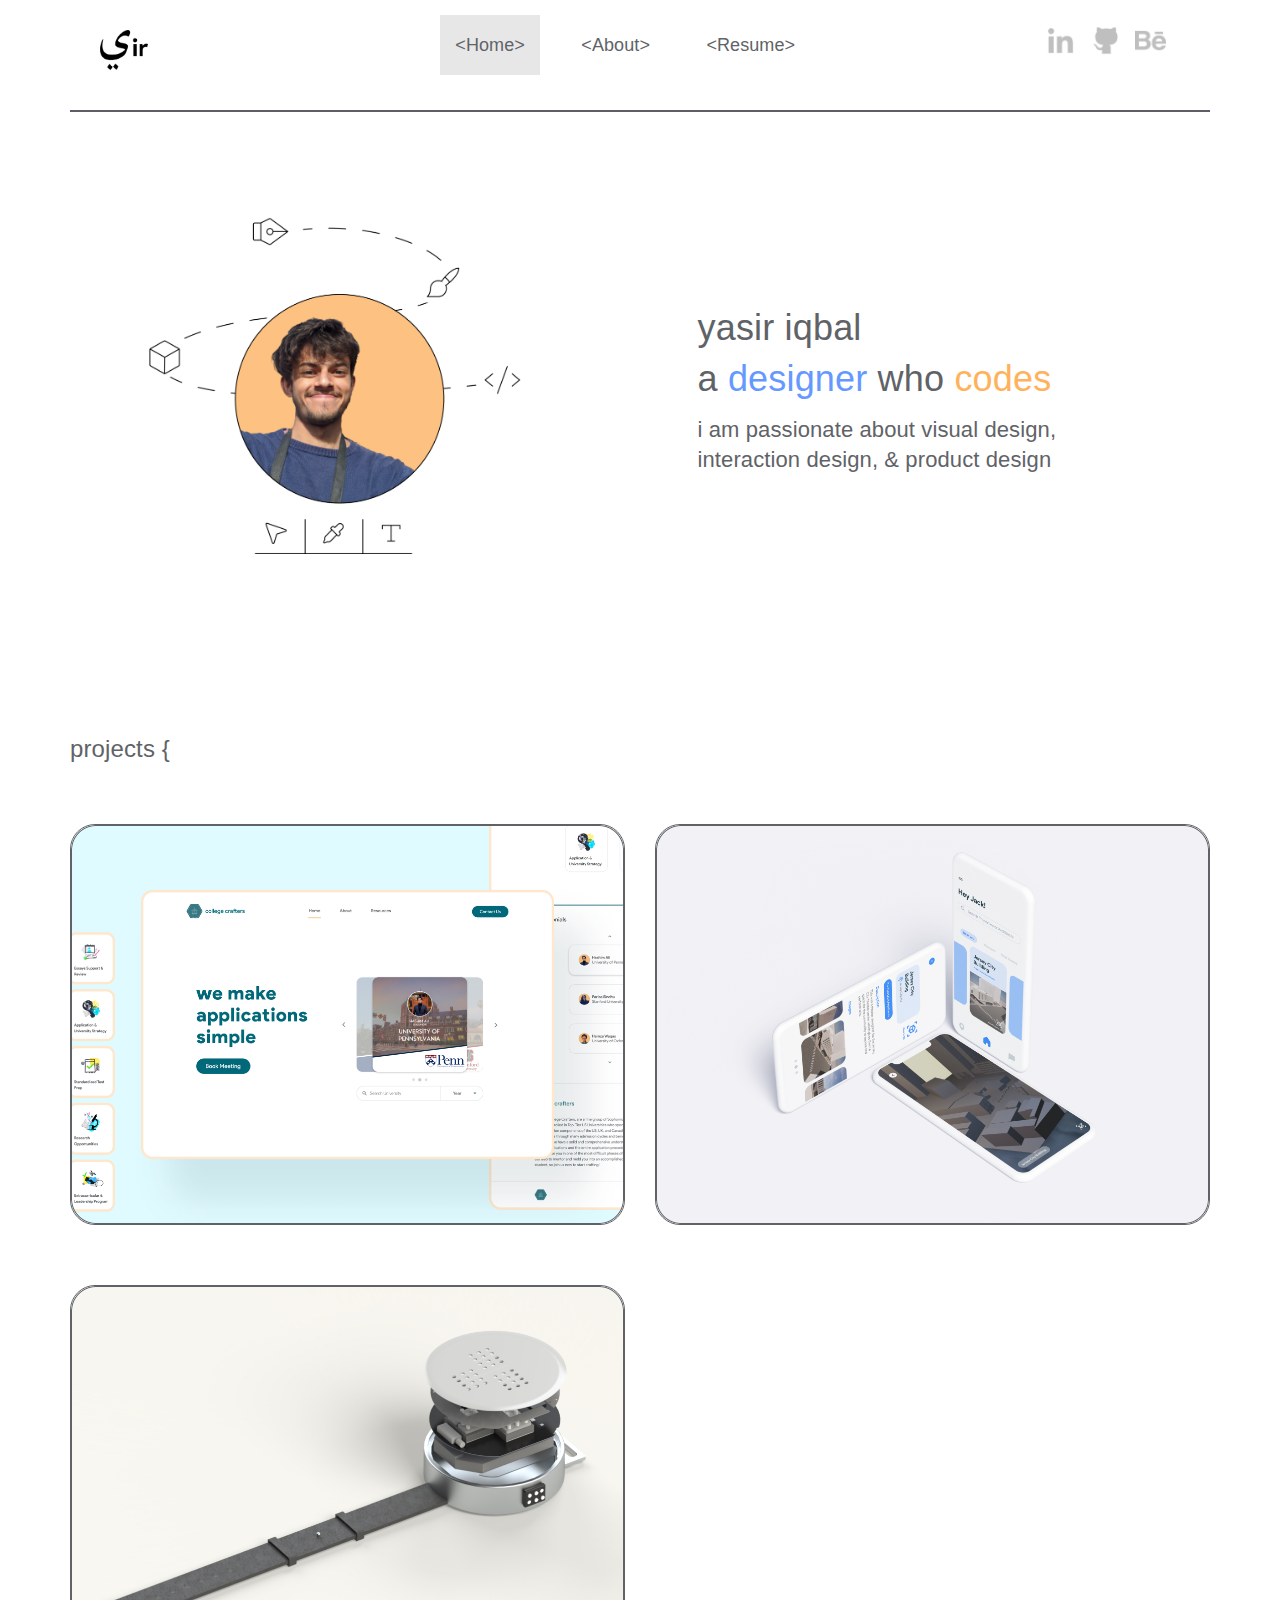
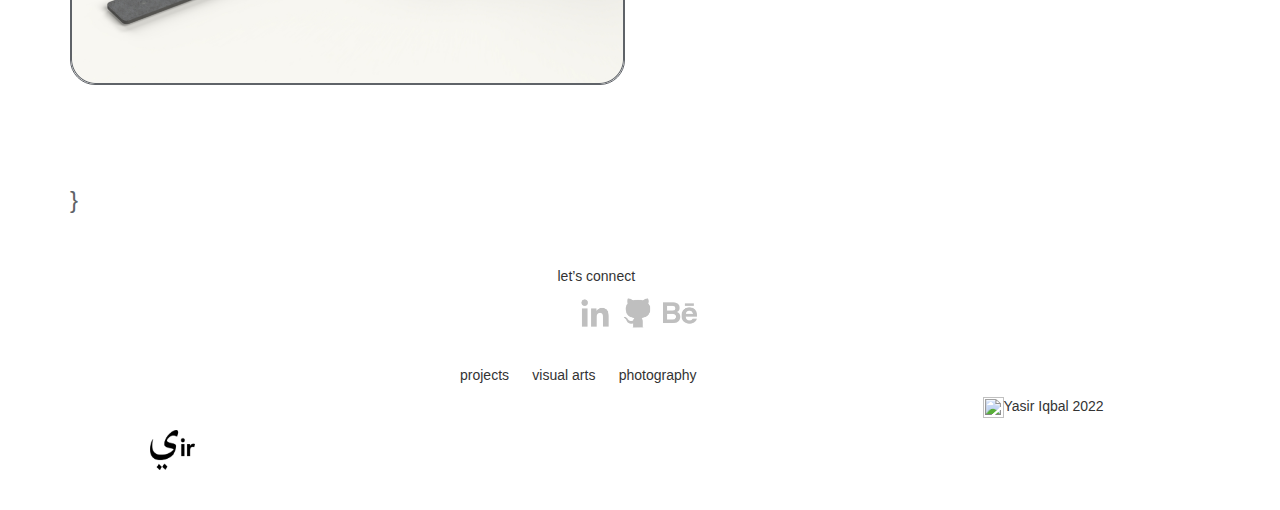
==== SourceCode/index.html @ 023b41d3 "This contains the HTML code for HomePage" ====
<!--@auth M.Rohan Ghauri-->
<!-- 21Aug2022-->
<!DOCTYPE html>
<html>
<meta name="viewport" content="width=device-width, initial-scale=1">    
    <head>
    <meta charset="utf-8">
    <link rel="stylesheet" href="style.css">
    <link href="http://fonts.cdnfonts.com/css/google-sans" rel="stylesheet"> 
    <!--Outfit Font Family-->
    <link rel="preconnect" href="https://fonts.googleapis.com">
    <link rel="preconnect" href="https://fonts.gstatic.com" crossorigin>    
    <link href="https://fonts.googleapis.com/css2?family=Outfit:wght@100;200;300;400;500;600;700;800;900&display=swap" rel="stylesheet">
    <!-- Latest compiled and minified CSS -->
    <link rel="stylesheet" href="https://maxcdn.bootstrapcdn.com/bootstrap/3.4.1/css/bootstrap.min.css">
    <!-- jQuery library -->
    <script src="https://ajax.googleapis.com/ajax/libs/jquery/3.6.0/jquery.min.js"></script>
    <!-- Latest compiled JavaScript -->
    <script src="https://maxcdn.bootstrapcdn.com/bootstrap/3.4.1/js/bootstrap.min.js"></script>
    </head>
<body style="overflow-x:hidden">
<!-- Navbar-->
<div class="container">    
<nav class="navbar navbar-default" role="navigation">
  <div class="container-fluid">
    <!-- Brand and toggle get grouped for better mobile display -->
    <div class="navbar-header">
    <span class="pull-left mobilelogo hidden-lg hidden-xl hidden-md hidden-sm"><img src = "logo1-new.png" width="43px" height="35px"></span>
    <button type="button" class="navbar-toggle" data-toggle="collapse" data-target="#mobilenavbar"> 
    <span class="icon-bar"></span>
    <span class="icon-bar"></span>
    <span class="icon-bar"></span>
    </button>
    </div>
      
    <!--Mobile Navbar--> 
    <div class="hidden-lg hidden-xl hidden-md hidden-sm">
    <div class="collapse navbar-collapse" id="mobilenavbar">
        <div class="navitems">Home</div>
        <div class="navitems">About</div>
        <div class="navitems">Resume</div>
    </div>      
    </div>  
      
      
      
      
      
      
      
      
    <!-- Desktop Navbar -->
    <div class="collapse navbar-collapse">
      <ul class="nav navbar-nav">
        <li class="pull-left navcss1">
        <img src="logo1-new.png" width="48px" height="40px">  
        </li>
        <li id="navcss2" class="active"><a href="index.html">&lt;Home&gt</a></li>
        <li id="navcss" ><a href="about.html">&lt;About&gt</a></li>
        <li id="navcss" ><a href="#">&lt;Resume&gt</a></li>
        <li class="pull-right logocss"><img src="behance.png">      
        </li>
        <li class="pull-right logocss"><img src="github.png">      
        </li>
        <li class="pull-right logocss"><img src="linkdin.png">      
        </li>  
      </ul>
    </div>
  </div>
</nav>
</div>    
    
    
    
<!-- Hero Section-->
<div class="container">    
<div class="row">
    <div class="flex-container col-xl-5 col-lg-5 col-md-5 col-sm-12 col-xs-12 ">
        <div class="flex-child">
            <img class = "img-responsive"src = "heroSec1.png">
        </div>
</div>    

<div class="flex-container2 col-xl-7 col-lg-7 col-md-7 col-sm-12 col-xs-12">
  <div class="flex-child2">
    <div class="fontStyle">yasir iqbal<br> a <span style="color: #6699FF">designer</span> who <span style="color:#FFB25C">codes</span></div>
      <div class="fontStyle1">i am passionate about visual design,<br>interaction design, & product design</div>
  </div>
</div>
</div>
    
<div class="row">
<div class="col-xl-12 col-lg-12 col-md-12 col-sm-12 col-xs-12 fontStyle2">
    projects {</div>    
</div>    
<div class="row">
    <div class="flex-container col-xl-6 col-lg-6 col-md-6 col-sm-12 col-xs-12 ">
        <a href="project2.html">
        <img class = "img-responsive projectThumbnail imghover"src = "projectsThumbnail%20(3).png"></a>
    </div>
    <div class="flex-container col-xl-6 col-lg-6 col-md-6 col-sm-12 col-xs-12 ">
    <a href="project1.html">    
    <img class = "img-responsive projectThumbnail imghover"src = "projectsThumbnail%20(2).png"></a>
    </div>
</div>
<div class="row">
    <div class="flex-container col-xl-6 col-lg-6 col-md-6 col-sm-12 col-xs-12">
        <a href="project3.html">
        <img class = "img-responsive projectThumbnail imghover"src = "projectsThumbnail%20(1).png">
        </a>    
    </div>
        
    
</div>
    
<div class="row">
<div class="col-xl-12 col-lg-12 col-md-12 col-sm-12 col-xs-12 fontStyle3">
    }</div>    
</div>    
    
    
</div>
    
<div class="row" style="overflow: hidden">
    <div class="col-xl-12 col-lg-12 col-md-12 col-sm-12 col-xs-12 seperator1"></div>    
</div>    
    
<div class="container">    
<div class="row">
    <div class="col-xl-5 col-lg-5 col-md-5 col-sm-5 col-xs-5"></div>
    
    
    <div class="col-xl-2 col-lg-2 col-md-2 col-sm-2 col-xs-2">
    <p class=" desctextcenter1">let’s connect</p>    
    </div>
    
    <div class="col-xl-5 col-lg-5 col-md-5 col-sm-5 col-xs-5"></div>
</div>
<div class="row">
    <div class="col-xl-5 col-lg-5 col-md-5 col-sm-5 col-xs-5"></div>
    <div class="col-xl-2 col-lg-2 col-md-2 col-sm-2 col-xs-2" style="margin-bottom: 35px;">
<div style="margin-left: 15px;">
        <img src = "linkdin.png" width="34px" height="34px" style="margin-left:5px;">
        <img src = "github.png" width="34px" height="34px" style="margin-left:5px;">
        <img src = "behance.png" width="34px" height="34px" style="margin-left:5px;">
    </div>
    </div>
    
    <div class="col-xl-5 col-lg-5 col-md-5 col-sm-5 col-xs-5"></div>    
</div>    

<div class="row">
    <div class="col-xl-4 col-lg-4 col-md-4 col-sm-0 col-xs-0"></div>
    
    
    <div class="col-xl-4 col-lg-4 col-md-4 col-sm-12 col-xs-12 desctextcenter2">
        <p>projects&nbsp;&nbsp;&nbsp;&nbsp;&nbsp;&nbsp;visual arts&nbsp;&nbsp;&nbsp;&nbsp;&nbsp; photography</p>
    </div>
    
    <div class="col-xl-4 col-lg-4 col-md-4 col-sm-0 col-xs-0"></div>
</div>        
</div>    
<div class="row" style="overflow: hidden">
    <div class="col-xl-12 col-lg-12 col-md-12 col-sm-12 col-xs-12 seperator2"></div>    
</div>    
    
<div class="row">
<div class="col-xl-3 col-lg-3 col-md-3 col-sm-3 col-xs-3">
<img src="logo1-new.png" width="45px" height="40px" style=" margin-left: 150px; margin-top: 34px; margin-bottom: 40px;">    
</div>

<div class="col-xl-6 col-lg-6 col-md-6 col-sm-6 col-xs-6"></div>
    
<div class="col-xl-3 col-lg-3 col-md-3 col-sm-3 col-xs-3 footer1"><img src="Copyright.png" width="21px" height="21px">Yasir Iqbal 2022</div>
    

    
    
    
</div>        
</body>        
</html>
---- SourceCode/style.css ----
@font-face {
    font-family: 'Product Sans';
    font-style: normal;
    font-weight: 400;
    src: local('Product Sans'), url('https://fonts.cdnfonts.com/s/14955/ProductSans-Regular.woff') format('woff');
}
@font-face {
    font-family: 'Product Sans';
    font-style: italic;
    font-weight: 400;
    src: local('Product Sans'), url('https://fonts.cdnfonts.com/s/14955/ProductSans-Italic.woff') format('woff');
}
@font-face {
    font-family: 'Product Sans Thin';
    font-style: normal;
    font-weight: 250;
    src: local('Product Sans Thin'), url('https://fonts.cdnfonts.com/s/14955/ProductSans-Thin.woff') format('woff');
}
@font-face {
    font-family: 'Product Sans Light';
    font-style: normal;
    font-weight: 300;
    src: local('Product Sans Light'), url('https://fonts.cdnfonts.com/s/14955/ProductSans-Light.woff') format('woff');
}
@font-face {
    font-family: 'Product Sans Medium';
    font-style: normal;
    font-weight: 500;
    src: local('Product Sans Medium'), url('https://fonts.cdnfonts.com/s/14955/ProductSans-Medium.woff') format('woff');
}
@font-face {
    font-family: 'Product Sans Black';
    font-style: normal;
    font-weight: 900;
    src: local('Product Sans Black'), url('https://fonts.cdnfonts.com/s/14955/ProductSans-Black.woff') format('woff');
}
@font-face {
    font-family: 'Product Sans Thin';
    font-style: italic;
    font-weight: 250;
    src: local('Product Sans Thin'), url('https://fonts.cdnfonts.com/s/14955/ProductSans-ThinItalic.woff') format('woff');
}
@font-face {
    font-family: 'Product Sans Light';
    font-style: italic;
    font-weight: 300;
    src: local('Product Sans Light'), url('https://fonts.cdnfonts.com/s/14955/ProductSans-LightItalic.woff') format('woff');
}
@font-face {
    font-family: 'Product Sans Medium';
    font-style: italic;
    font-weight: 500;
    src: local('Product Sans Medium'), url('https://fonts.cdnfonts.com/s/14955/ProductSans-MediumItalic.woff') format('woff');
}
@font-face {
    font-family: 'Product Sans';
    font-style: normal;
    font-weight: 700;
    src: local('Product Sans'), url('https://fonts.cdnfonts.com/s/14955/ProductSans-Bold.woff') format('woff');
}
@font-face {
    font-family: 'Product Sans';
    font-style: italic;
    font-weight: 700;
    src: local('Product Sans'), url('https://fonts.cdnfonts.com/s/14955/ProductSans-BoldItalic.woff') format('woff');
}
@font-face {
    font-family: 'Product Sans Black';
    font-style: italic;
    font-weight: 900;
    src: local('Product Sans Black'), url('https://fonts.cdnfonts.com/s/14955/ProductSans-BlackItalic.woff') format('woff');
}



.navbar-nav {
    width: 100%!important;
    text-align: center!important;
    height: 110px !important;
    
}

.navbar-default{
    background-color: white!important;
    border-width: 0px 0px 2px 0px !important;
    border-color: #605d66 !important;
    border-radius: 0px !important;
}


#navcss{
float:none !important;
display: inline-block!important;
margin-top: 15px;
padding-right: 22.5px;    
}
#navcss2{
    float:none !important;
display: inline-block!important;
margin-top: 15px;
padding-right: 22.5px;    

}
#navcss2 a{
    font-family: 'Product Sans Medium', sans-serif;
font-size: 18px !important;
color: #5F6368;
font-weight: 500;
line-height: 30px;
letter-spacing: 0.005em;
    margin-left: 80px;

}
#navcss a{
font-family: 'Product Sans Medium', sans-serif;
font-size: 18px !important;
color: #5F6368;
font-weight: 500;
line-height: 30px;
letter-spacing: 0.005em;
}

.navcss1{
margin-top: 30px;
}

.logocss img{
width: 31px;
height: 31px;
margin-top: 25px;
margin-right: 14px;
}

.img1{
    margin-left: 25px;
    margin-top: 25px;
}

.flex-container {
    display: flex;
}
.flex-container2 {
    display: flex;
    text-align: center;
}

.flex-child {
    flex: 1;
    
    
}  

.flex-child:first-child {
    margin-right: 5px;
    margin-top: 80px;
    margin-left: 75px;
}
.flex-child2{
    margin-left: 100px;}

.heroimage{
    margin-top: 30px;
    margin-left: 50px;
}
.fontStyle{
font-family: 'Product Sans', sans-serif;
font-size: 36px;
font-weight: 400;
letter-spacing: 0.005em;
text-align: left;
color: #5F6368;    
margin-top: 170px;
margin-left: 40px;    
}

.fontStyle1{
font-family: 'Product Sans Light', sans-serif;
font-size: 22px;
font-weight: 300;
color: #5F6368;    
line-height: 30px;
letter-spacing: 0.005em;
text-align: left;
margin-left: 40px;
margin-top: 10px;
}

.fontStyle2{
font-family: 'Product Sans', sans-serif;
font-size: 24px;
font-weight: 400;
color: #5F6368;    
line-height: 30px;
letter-spacing: 0.005em;
text-align: left;
margin-top: 180px;
}
.fontStyle3{
font-family: 'Product Sans', sans-serif;
font-size: 24px;
font-weight: 400;
color: #5F6368;    
line-height: 30px;
letter-spacing: 0.005em;
text-align: left;
margin-top: 100px;
margin-bottom: 50px;
}

.fontStyle4{
font-family:'Product Sans Light', sans-serif;
font-size: 16px;
font-weight: 300;
line-height: 30px;
letter-spacing: 0.005em;
text-align: justified;
margin-top: 25px;
}

.fontStyle5{
font-family: 'Product Sans', sans-serif;
font-size: 24px;
font-weight: 300;
color: #5F6368;    
line-height: 30px;
letter-spacing: 0.005em;
text-align: left;
margin-top: 25px;
margin-bottom: 50px;
}

.fontStyle6{
font-family:'Product Sans Light', sans-serif;
font-size: 16px;
font-weight: 300;
line-height: 30px;
letter-spacing: 0.005em;
text-align: left;
margin-top: 5px;

}

.projectThumbnail{
    margin-top: 60px;
    border: 1px solid #5F6368 !important;
    border-radius: 25px;
   
}

.rowmairgin{
    margin-top: 15px;
}
.rowmargin1{
    margin-top: 35px;
    padding: 0px !important;
}
.projrectangle{
    background-color: #F2F2F6;
    height: 200px;
    width: auto;
    border-radius: 25px;    
}
.projrectangle2{
    background-color:#E0FBFF;
    height: 200px;
    width: auto;
    border-radius: 25px;    
}


.projrectangle1{
    background-color: white;
    height: 50px;
    border-radius: 25px;
    margin-top: -25px;
    border: 1px solid #DADCE0;
}
.projrectangle3{
   background-color:#F7F6F1;
    height: 200px;
    width: auto;
    border-radius: 25px;
    
}

.projlogo{
    align-content: center;
    margin-top: 50px;
    padding-left: 25px;
}
.projtext{
font-family: 'Product Sans', sans-serif;
font-size: 18px;
font-weight: 400;
line-height: 30px;
letter-spacing: 0.005em;
text-align: center;
margin-top: -40px;
color:#006878;
}
.projtext1{
font-family: 'Product Sans', sans-serif;
font-size: 18px;
font-weight: 400;
line-height: 30px;
letter-spacing: 0.005em;
text-align: center;
margin-top: -40px;
color:#4692F8;
}

.projtext2{
font-family: 'Product Sans', sans-serif;
font-size: 18px;
font-weight: 400;
line-height: 30px;
letter-spacing: 0.005em;
text-align: center;
margin-top: -40px;
color:#6C6C6E;
;
}




.projshortdesc{    
border-radius: 25px;
border: 0px;
height: 30px;
margin-top: 25px;
}


.fontStyle7{
    font-family: 'Product Sans Light', sans-serif;
font-size: 19px;
font-weight: 300;
line-height: 30px;
letter-spacing: 0.005em;
text-align: center;

}
.fontStyle8{
font-family: 'Product Sans', sans-serif;
font-size: 19px;
font-weight: 400;
line-height: 30px;
letter-spacing: 0.005em;
color: #5F6368!important;
}

.toolstext{
    padding: 8px;
}

.negmargin{
    border-radius: 25px;
border: 1px solid #DADCE0;

    margin-top: -30px;
    margin-bottom: 80px;
}

.desctext{
    font-family: 'Product Sans', sans-serif;
font-size: 32px;
font-weight: 400;
line-height: 30px;
letter-spacing: 0.005em;
text-align: left;
margin-bottom: 25px;
    color: #5F6368!important;

}

.desctext1{
    font-family: 'Product Sans Light', sans-serif;
font-size: 20px;
font-weight: 300;
line-height: 30px;
letter-spacing: 0.005em;
text-align: justified;
margin-bottom: 100px;
    color: #5F6368!important;

}
/* [1] The container */
.img-hover-zoom {
   /* [1.1] Set it as per your need */
  overflow: hidden; /* [1.2] Hide the overflowing of child elements */
}

img{border:0;}
/* [2] Transition property for smooth transformation of images */
.img-hover-zoom img {
  transition: transform 10 ease;
}

/* [3] Finally, transforming the image when container gets hovered */
.img-hover-zoom:hover img {
  transform: scale(0.98);
}

.imghover:hover {
  opacity: 0.5;
}
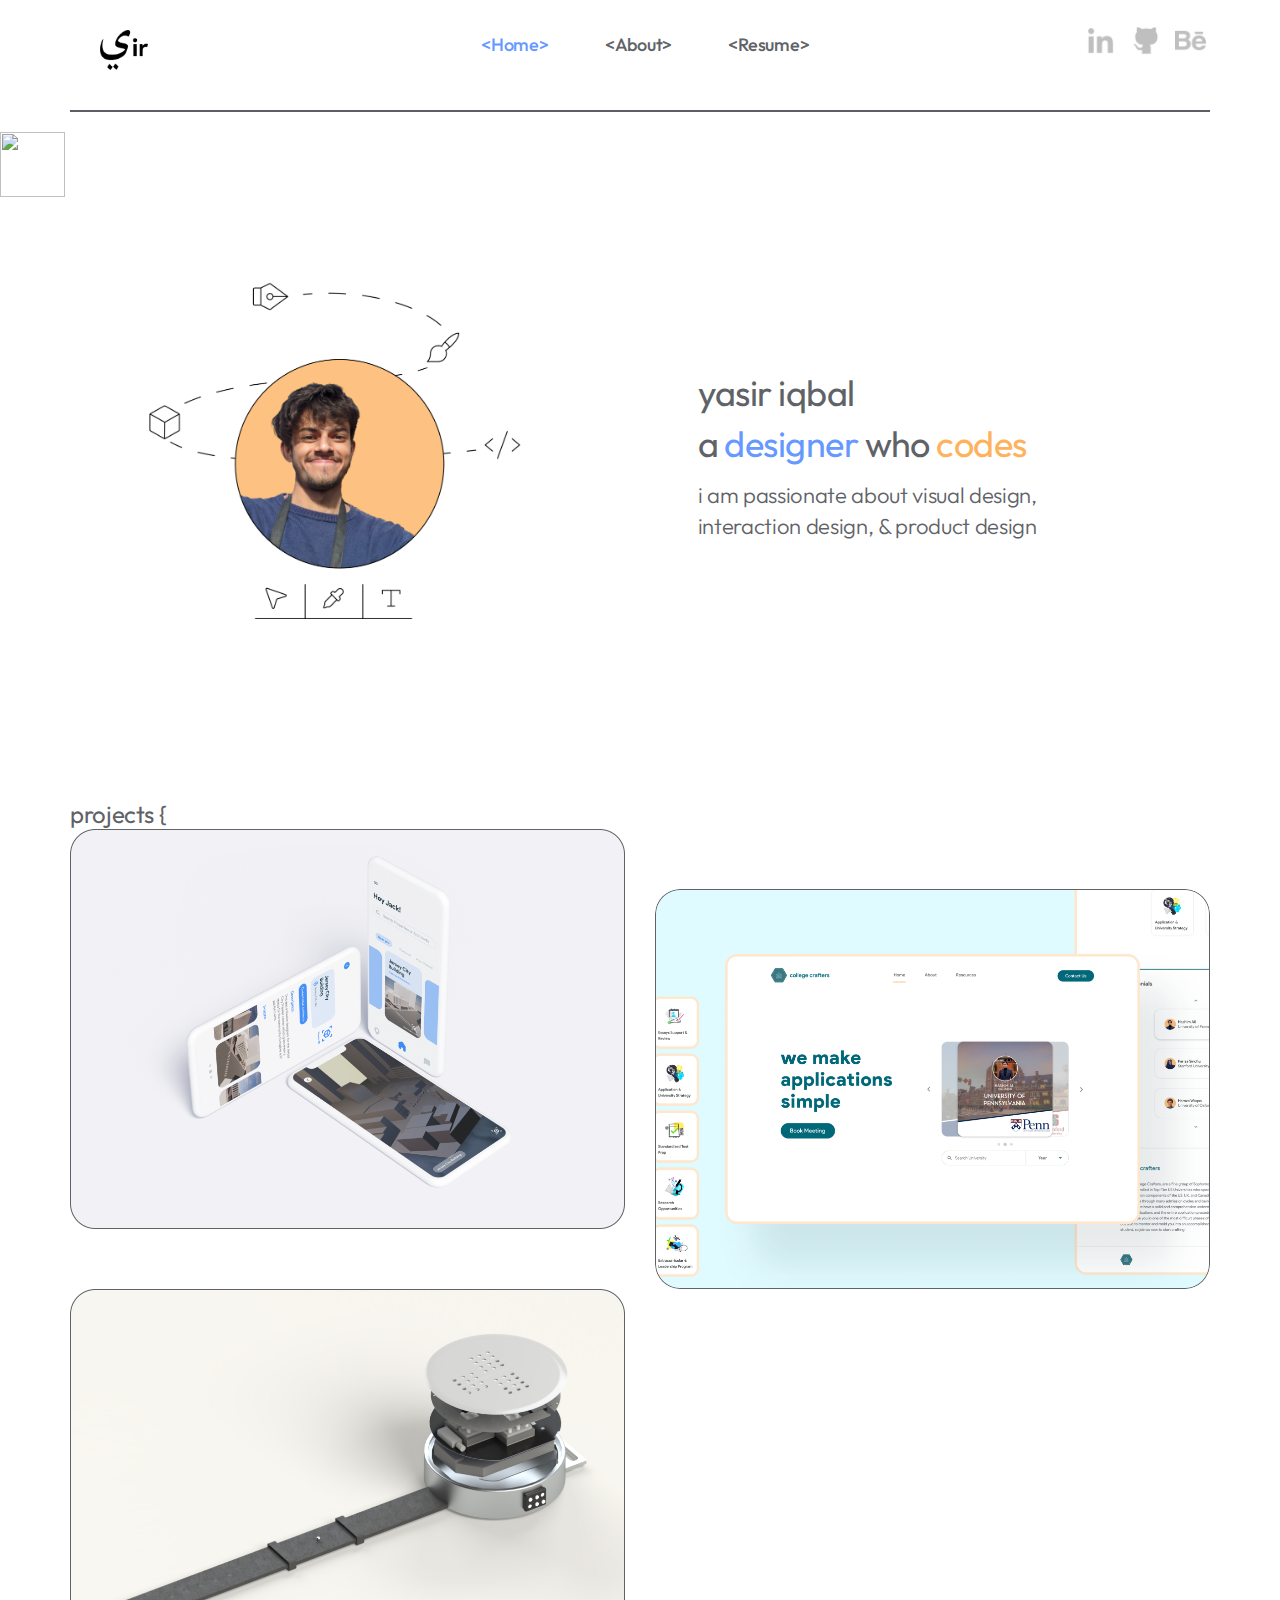
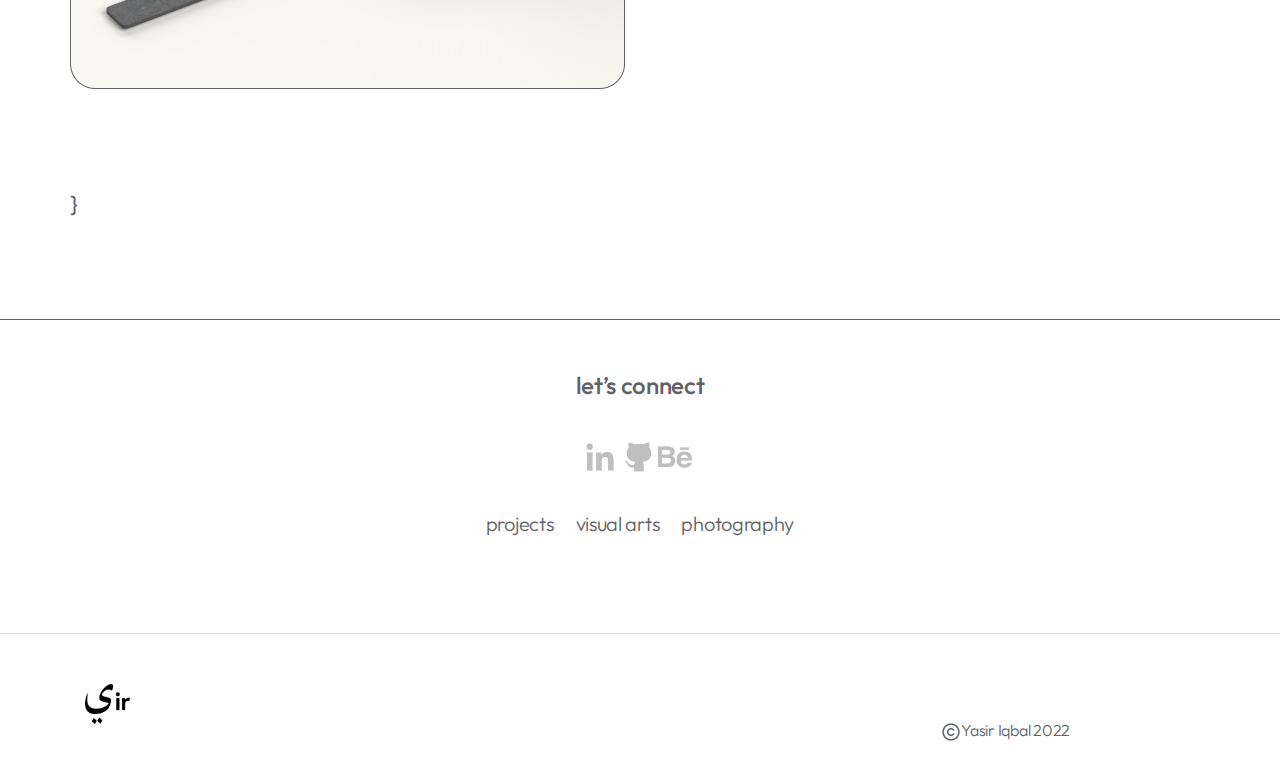
==== commit 60547019: "Added overlay, Navbar alignment corrected" ====
--- a/SourceCode/index.html
+++ b/SourceCode/index.html
@@ -2,8 +2,10 @@
 <!-- 21Aug2022-->
 <!DOCTYPE html>
 <html>
-<meta name="viewport" content="width=device-width, initial-scale=1">    
+<meta name="viewport" content="width=device-width, initial-scale=1">
+        
     <head>
+    <script type="text/javascript" src="scripts/main.js"></script>    
     <meta charset="utf-8">
     <link rel="stylesheet" href="style.css">
     <link href="http://fonts.cdnfonts.com/css/google-sans" rel="stylesheet"> 
@@ -19,6 +21,7 @@
     <script src="https://maxcdn.bootstrapcdn.com/bootstrap/3.4.1/js/bootstrap.min.js"></script>
     </head>
 <body style="overflow-x:hidden">
+<script async type="text/javascript" src="scripts/main.js"></script>    
 <!-- Navbar-->
 <div class="container">    
 <nav class="navbar navbar-default" role="navigation">
@@ -56,20 +59,28 @@
         <img src="logo1-new.png" width="48px" height="40px">  
         </li>
         <li id="navcss2" class="active"><a href="index.html">&lt;Home&gt</a></li>
+        
         <li id="navcss" ><a href="about.html">&lt;About&gt</a></li>
+        
         <li id="navcss" ><a href="#">&lt;Resume&gt</a></li>
-        <li class="pull-right logocss"><img src="behance.png">      
-        </li>
+        
+        <li class="pull-right logocss" style=" margin-right: -40px;"><img src="behance.png">      
+        </li>
+        
         <li class="pull-right logocss"><img src="github.png">      
         </li>
+        
         <li class="pull-right logocss"><img src="linkdin.png">      
-        </li>  
+        </li>
+          
       </ul>
     </div>
   </div>
 </nav>
 </div>    
     
+<a id="button"><img src="arrowgif.gif"
+    height="65px" width="65px"></a>
     
     
 <!-- Hero Section-->
@@ -95,18 +106,21 @@
 </div>    
 <div class="row">
     <div class="flex-container col-xl-6 col-lg-6 col-md-6 col-sm-12 col-xs-12 ">
+    <a href="project1.html">    
+    <img class = "img-responsive projectThumbnail1 imghover"src = "projectsThumbnail%20(2).png"></a>
+    </div>
+    
+    <div class="flex-container col-xl-6 col-lg-6 col-md-6 col-sm-12 col-xs-12 ">
         <a href="project2.html">
         <img class = "img-responsive projectThumbnail imghover"src = "projectsThumbnail%20(3).png"></a>
     </div>
-    <div class="flex-container col-xl-6 col-lg-6 col-md-6 col-sm-12 col-xs-12 ">
-    <a href="project1.html">    
-    <img class = "img-responsive projectThumbnail imghover"src = "projectsThumbnail%20(2).png"></a>
-    </div>
+    
+    
 </div>
 <div class="row">
     <div class="flex-container col-xl-6 col-lg-6 col-md-6 col-sm-12 col-xs-12">
         <a href="project3.html">
-        <img class = "img-responsive projectThumbnail imghover"src = "projectsThumbnail%20(1).png">
+        <img class = "img-responsive projectThumbnail2 imghover"src = "projectsThumbnail%20(1).png">
         </a>    
     </div>
         
@@ -127,28 +141,35 @@
     
 <div class="container">    
 <div class="row">
-    <div class="col-xl-5 col-lg-5 col-md-5 col-sm-5 col-xs-5"></div>
-    
-    
-    <div class="col-xl-2 col-lg-2 col-md-2 col-sm-2 col-xs-2">
-    <p class=" desctextcenter1">let’s connect</p>    
-    </div>
-    
-    <div class="col-xl-5 col-lg-5 col-md-5 col-sm-5 col-xs-5"></div>
-</div>
-<div class="row">
-    <div class="col-xl-5 col-lg-5 col-md-5 col-sm-5 col-xs-5"></div>
-    <div class="col-xl-2 col-lg-2 col-md-2 col-sm-2 col-xs-2" style="margin-bottom: 35px;">
-<div style="margin-left: 15px;">
-        <img src = "linkdin.png" width="34px" height="34px" style="margin-left:5px;">
-        <img src = "github.png" width="34px" height="34px" style="margin-left:5px;">
-        <img src = "behance.png" width="34px" height="34px" style="margin-left:5px;">
-    </div>
-    </div>
-    
-    <div class="col-xl-5 col-lg-5 col-md-5 col-sm-5 col-xs-5"></div>    
-</div>    
-
+    <div class="col-xl-5 col-lg-5 col-md-4 col-sm-4 col-xs-3"></div>
+    
+    
+    <div class="col-xl-2 col-lg-2 col-md-4 col-sm-4 col-xs-6" style="display: flex;
+  justify-content: center;
+  align-items: center;">
+    <div><p class=" desctextcenter1">let’s connect</p>
+    </div>    
+    </div>
+    
+    <div class="col-xl-5 col-lg-5 col-md-4 col-sm-4 col-xs-3"></div>
+</div>
+    
+<div class="row">
+    <div class="col-xl-5 col-lg-5 col-md-4 col-sm-4 col-xs-3"></div>
+    <div class="col-xl-2 col-lg-2 col-md-4 col-sm-4 col-xs-6" style="margin-bottom: 35px;display: flex;
+  justify-content: center;
+  align-items: center;">
+<div style="margin-left: -5px">
+        <img src = "linkdin.png" width="34px" height="34px" >
+        <img src = "github.png" width="34px" height="34px" >
+        <img src = "behance.png" width="34px" height="34px" >
+    </div>
+    </div>
+    
+    <div class="col-xl-5 col-lg-5 col-md-4 col-sm-4 col-xs-3"></div>    
+</div>    
+
+    
 <div class="row">
     <div class="col-xl-4 col-lg-4 col-md-4 col-sm-0 col-xs-0"></div>
     
@@ -164,19 +185,19 @@
     <div class="col-xl-12 col-lg-12 col-md-12 col-sm-12 col-xs-12 seperator2"></div>    
 </div>    
     
-<div class="row">
-<div class="col-xl-3 col-lg-3 col-md-3 col-sm-3 col-xs-3">
-<img src="logo1-new.png" width="45px" height="40px" style=" margin-left: 150px; margin-top: 34px; margin-bottom: 40px;">    
-</div>
-
-<div class="col-xl-6 col-lg-6 col-md-6 col-sm-6 col-xs-6"></div>
-    
-<div class="col-xl-3 col-lg-3 col-md-3 col-sm-3 col-xs-3 footer1"><img src="Copyright.png" width="21px" height="21px">Yasir Iqbal 2022</div>
-    
-
-    
-    
-    
-</div>        
-</body>        
+<div class="row" style="margin-bottom: 30px">
+<div class="container">    
+<div class="col-xl-3 col-lg-3 col-md-3 col-sm-3 col-xs-3 footer2">
+<img src="logo1-new.png" width="45px" height="40px">    
+</div>
+
+<div class="col-xl-6 col-lg-6 col-md-6 col-sm-6 col-xs-4"></div>
+    
+<div class="col-xl-3 col-lg-3 col-md-3 col-sm-3 col-xs-5 footer1"><img src="Copyright.png" width="21px" height="21px">Yasir Iqbal 2022</div>
+</div>    
+
+    
+    
+    
+</div></body>        
 </html>--- a/SourceCode/style.css
+++ b/SourceCode/style.css
@@ -1,77 +1,27 @@
-@font-face {
-    font-family: 'Product Sans';
-    font-style: normal;
-    font-weight: 400;
-    src: local('Product Sans'), url('https://fonts.cdnfonts.com/s/14955/ProductSans-Regular.woff') format('woff');
-}
-@font-face {
-    font-family: 'Product Sans';
-    font-style: italic;
-    font-weight: 400;
-    src: local('Product Sans'), url('https://fonts.cdnfonts.com/s/14955/ProductSans-Italic.woff') format('woff');
-}
-@font-face {
-    font-family: 'Product Sans Thin';
-    font-style: normal;
-    font-weight: 250;
-    src: local('Product Sans Thin'), url('https://fonts.cdnfonts.com/s/14955/ProductSans-Thin.woff') format('woff');
-}
-@font-face {
-    font-family: 'Product Sans Light';
-    font-style: normal;
-    font-weight: 300;
-    src: local('Product Sans Light'), url('https://fonts.cdnfonts.com/s/14955/ProductSans-Light.woff') format('woff');
-}
-@font-face {
-    font-family: 'Product Sans Medium';
-    font-style: normal;
-    font-weight: 500;
-    src: local('Product Sans Medium'), url('https://fonts.cdnfonts.com/s/14955/ProductSans-Medium.woff') format('woff');
-}
-@font-face {
-    font-family: 'Product Sans Black';
-    font-style: normal;
-    font-weight: 900;
-    src: local('Product Sans Black'), url('https://fonts.cdnfonts.com/s/14955/ProductSans-Black.woff') format('woff');
-}
-@font-face {
-    font-family: 'Product Sans Thin';
-    font-style: italic;
-    font-weight: 250;
-    src: local('Product Sans Thin'), url('https://fonts.cdnfonts.com/s/14955/ProductSans-ThinItalic.woff') format('woff');
-}
-@font-face {
-    font-family: 'Product Sans Light';
-    font-style: italic;
-    font-weight: 300;
-    src: local('Product Sans Light'), url('https://fonts.cdnfonts.com/s/14955/ProductSans-LightItalic.woff') format('woff');
-}
-@font-face {
-    font-family: 'Product Sans Medium';
-    font-style: italic;
-    font-weight: 500;
-    src: local('Product Sans Medium'), url('https://fonts.cdnfonts.com/s/14955/ProductSans-MediumItalic.woff') format('woff');
-}
-@font-face {
-    font-family: 'Product Sans';
-    font-style: normal;
-    font-weight: 700;
-    src: local('Product Sans'), url('https://fonts.cdnfonts.com/s/14955/ProductSans-Bold.woff') format('woff');
-}
-@font-face {
-    font-family: 'Product Sans';
-    font-style: italic;
-    font-weight: 700;
-    src: local('Product Sans'), url('https://fonts.cdnfonts.com/s/14955/ProductSans-BoldItalic.woff') format('woff');
-}
-@font-face {
-    font-family: 'Product Sans Black';
-    font-style: italic;
-    font-weight: 900;
-    src: local('Product Sans Black'), url('https://fonts.cdnfonts.com/s/14955/ProductSans-BlackItalic.woff') format('woff');
-}
-
-
+.navbar-default .navbar-nav>.active>a, .navbar-default .navbar-nav>.active>a:focus, .navbar-default .navbar-nav>.active>a:hover{
+    color:#6699FF!important;
+    background-color: white !important;
+}
+.mobilelogo{
+    margin-top: 20px;
+    margin-left: 15px;
+    margin-right: 15px;
+    margin-bottom: 20px;
+}
+.navitems{
+font-family: 'Product Sans Medium', sans-serif;
+font-size: 18px !important;
+color: #5F6368;
+font-weight: 500;
+line-height: 30px;
+letter-spacing: 0.005em;
+align-content: center;
+background-color: aqua;
+    padding: 15px;
+}
+.navbar-toggle{
+    margin-top: 20px !important;
+}
 
 .navbar-nav {
     width: 100%!important;
@@ -102,23 +52,27 @@
 
 }
 #navcss2 a{
-    font-family: 'Product Sans Medium', sans-serif;
+font-family: 'Outfit';
+font-style: normal;
+font-weight: 500;
 font-size: 18px !important;
+line-height: 30px;
 color: #5F6368;
+letter-spacing: -0.015em;
+margin-left: 80px;
+}
+
+#navcss a{
+font-family: 'Outfit';
+font-style: normal;
 font-weight: 500;
-line-height: 30px;
-letter-spacing: 0.005em;
-    margin-left: 80px;
-
-}
-#navcss a{
-font-family: 'Product Sans Medium', sans-serif;
 font-size: 18px !important;
+line-height: 30px;    
 color: #5F6368;
-font-weight: 500;
-line-height: 30px;
-letter-spacing: 0.005em;
-}
+letter-spacing: -0.015em;
+}
+
+
 
 .navcss1{
 margin-top: 30px;
@@ -163,10 +117,11 @@
     margin-left: 50px;
 }
 .fontStyle{
-font-family: 'Product Sans', sans-serif;
+font-family: 'Outfit';
+font-style: normal;
+font-weight: 400;
 font-size: 36px;
-font-weight: 400;
-letter-spacing: 0.005em;
+letter-spacing: -0.015em;
 text-align: left;
 color: #5F6368;    
 margin-top: 170px;
@@ -174,67 +129,72 @@
 }
 
 .fontStyle1{
-font-family: 'Product Sans Light', sans-serif;
+font-family: 'Outfit';
+font-style: normal;
+font-weight: 300;
 font-size: 22px;
-font-weight: 300;
 color: #5F6368;    
-line-height: 30px;
-letter-spacing: 0.005em;
+letter-spacing: -0.015em;
 text-align: left;
 margin-left: 40px;
 margin-top: 10px;
 }
 
 .fontStyle2{
-font-family: 'Product Sans', sans-serif;
-font-size: 24px;
-font-weight: 400;
+font-family: 'Outfit';
+font-style: normal;
+font-weight: 400;
+font-size: 24px;
 color: #5F6368;    
 line-height: 30px;
-letter-spacing: 0.005em;
+letter-spacing: -0.015em;
 text-align: left;
 margin-top: 180px;
 }
 .fontStyle3{
-font-family: 'Product Sans', sans-serif;
-font-size: 24px;
-font-weight: 400;
+font-family: 'Outfit';
+font-style: normal;
+font-weight: 400;
+font-size: 24px;
+line-height: 30px;
 color: #5F6368;    
-line-height: 30px;
-letter-spacing: 0.005em;
+letter-spacing: -0.015em;
 text-align: left;
 margin-top: 100px;
 margin-bottom: 50px;
 }
 
 .fontStyle4{
-font-family:'Product Sans Light', sans-serif;
-font-size: 16px;
+font-family: 'Outfit';
+font-style: normal;
 font-weight: 300;
-line-height: 30px;
-letter-spacing: 0.005em;
+font-size: 18px;
+line-height: 30px;
+letter-spacing: -0.015em;
 text-align: justified;
 margin-top: 25px;
 }
 
 .fontStyle5{
-font-family: 'Product Sans', sans-serif;
-font-size: 24px;
-font-weight: 300;
+font-family: 'Outfit';
+font-style: normal;
+font-weight: 400;
+font-size: 24px;
+line-height: 30px;
 color: #5F6368;    
-line-height: 30px;
-letter-spacing: 0.005em;
+letter-spacing: -0.015em;
 text-align: left;
 margin-top: 25px;
 margin-bottom: 50px;
 }
 
 .fontStyle6{
-font-family:'Product Sans Light', sans-serif;
-font-size: 16px;
+font-family: 'Outfit';
+font-style: normal;
 font-weight: 300;
-line-height: 30px;
-letter-spacing: 0.005em;
+font-size: 18px;
+line-height: 30px;    
+letter-spacing: -0.015em;
 text-align: left;
 margin-top: 5px;
 
@@ -242,7 +202,6 @@
 
 .projectThumbnail{
     margin-top: 60px;
-    border: 1px solid #5F6368 !important;
     border-radius: 25px;
    
 }
@@ -289,11 +248,12 @@
     padding-left: 25px;
 }
 .projtext{
-font-family: 'Product Sans', sans-serif;
+font-family: 'Outfit';
+font-style: normal;
+font-weight: 400;
 font-size: 18px;
-font-weight: 400;
-line-height: 30px;
-letter-spacing: 0.005em;
+line-height: 30px;
+letter-spacing: -0.015em;
 text-align: center;
 margin-top: -40px;
 color:#006878;
@@ -333,20 +293,22 @@
 
 
 .fontStyle7{
-    font-family: 'Product Sans Light', sans-serif;
+font-family: 'Outfit';
+font-style: normal;
+font-weight: 300;
 font-size: 19px;
-font-weight: 300;
-line-height: 30px;
-letter-spacing: 0.005em;
+line-height: 30px;    
+letter-spacing: -0.015em;
 text-align: center;
 
 }
 .fontStyle8{
-font-family: 'Product Sans', sans-serif;
+font-family: 'Outfit';
+font-style: normal;
+font-weight: 400;
 font-size: 19px;
-font-weight: 400;
-line-height: 30px;
-letter-spacing: 0.005em;
+line-height: 30px;    
+letter-spacing: -0.015em;
 color: #5F6368!important;
 }
 
@@ -362,28 +324,254 @@
     margin-bottom: 80px;
 }
 
+.desctextleft{
+font-family: 'Outfit';
+font-style: normal;
+font-weight: 400;
+font-size: 24px;
+line-height: 30px;    
+letter-spacing: -0.015em;
+text-align: left;
+margin-bottom: 25px;
+color: #5F6368!important;
+background-color:#E0FBFF;
+border-radius: 25px;
+padding-top:10px;
+padding-bottom: 10px;
+padding-left: 25px;
+padding-right: 20px;    
+width:250px;    
+}
+.desctextleft1{
+font-family: 'Outfit';
+font-style: normal;
+font-weight: 400;
+font-size: 24px;
+line-height: 30px;    
+letter-spacing: -0.015em;
+text-align: left;
+margin-bottom: 25px;
+color: #5F6368!important;
+background-color:#E0FBFF;
+border-radius: 25px;
+padding-top:10px;
+padding-bottom: 10px;
+padding-left: 25px;
+padding-right: 20px;    
+width:150px;      
+}
+.desctextleft2{
+font-family: 'Outfit';
+font-style: normal;
+font-weight: 400;
+font-size: 24px;
+line-height: 30px;    
+letter-spacing: -0.015em;
+text-align: left;
+margin-bottom: 25px;
+color: #5F6368!important;
+background-color:#E0FBFF;
+border-radius: 25px;
+padding-top:10px;
+padding-bottom: 10px;
+padding-left: 25px;
+padding-right: 20px;    
+width:170px;      
+}
+.desctextleft3{
+font-family: 'Outfit';
+font-style: normal;
+font-weight: 400;
+font-size: 24px;
+line-height: 30px;    
+letter-spacing: -0.015em;
+text-align: left;
+margin-bottom: 25px;
+color: #5F6368!important;
+background-color:#E0FBFF;
+border-radius: 25px;
+padding-top:10px;
+padding-bottom: 10px;
+padding-left: 25px;
+padding-right: 20px;    
+width:180px;      
+}
+.desctextleft4{
+font-family: 'Outfit';
+font-style: normal;
+font-weight: 400;
+font-size: 24px;
+line-height: 30px;    
+letter-spacing: -0.015em;
+text-align: left;
+margin-bottom: 25px;
+color: #5F6368!important;
+background-color:#E0FBFF;
+border-radius: 25px;
+padding-top:10px;
+padding-bottom: 10px;
+padding-left: 25px;
+padding-right: 20px;    
+width:200px;      
+}
+.desctextleft5{
+font-family: 'Outfit';
+font-style: normal;
+font-weight: 400;
+font-size: 24px;
+line-height: 30px;    
+letter-spacing: -0.015em;
+text-align: left;
+margin-bottom: 25px;
+color: #5F6368!important;
+background-color:#E0FBFF;
+border-radius: 25px;
+padding-top:10px;
+padding-bottom: 10px;
+padding-left: 25px;
+padding-right: 20px;    
+width:280px;      
+}
+.desctextleft6{
+font-family: 'Outfit';
+font-style: normal;
+font-weight: 400;
+font-size: 24px;
+line-height: 30px;    
+letter-spacing: -0.015em;
+text-align: left;
+margin-bottom: 25px;
+color: #5F6368!important;
+background-color:#F2F2F6;
+border-radius: 25px;
+padding-top:10px;
+padding-bottom: 10px;
+padding-left: 25px;
+padding-right: 20px;    
+width:250px;  
+}
+.desctextright{
+font-family: 'Outfit';
+font-style: normal;
+font-weight: 400;
+font-size: 24px;
+line-height: 30px;    
+letter-spacing: -0.015em;
+text-align: left;
+margin-bottom: 25px;
+color: #5F6368!important;
+background-color:#E0FBFF;
+border-radius: 25px;
+padding-top:10px;
+padding-bottom: 10px;
+padding-left: 20px;
+padding-right: 20px;    
+width:150px;          
+}
+
+.desctextright1{
+font-family: 'Outfit';
+font-style: normal;
+font-weight: 400;
+font-size: 24px;
+line-height: 30px;    
+letter-spacing: -0.015em;
+text-align: left;
+margin-bottom: 25px;
+color: #5F6368!important;
+background-color:#F2F2F6;
+border-radius: 25px;
+padding-top:10px;
+padding-bottom: 10px;
+padding-left: 20px;
+padding-right: 20px;    
+width:150px;          
+}
+
+
+.desctextcenter{
+font-family: 'Outfit';
+font-style: normal;
+font-weight: 400;
+font-size: 24px;
+line-height: 30px;    
+letter-spacing: -0.015em;
+text-align: left;
+margin-bottom: 50px;
+color: #FFFFFF!important;
+background-color:#6699FF;
+border-radius: 25px;
+padding-top:10px;
+padding-bottom: 10px;
+padding-left: 20px;
+padding-right: 20px;    
+width:215px;
+margin-left: 90px;    
+}
+
+.desctextcenter1{
+font-family: 'Outfit';
+font-style: normal;
+font-weight: 500;
+font-size: 24px;
+line-height: 30px;
+align-items: center;
+letter-spacing: -0.015em;
+color: #5F6368;
+text-align: center; 
+margin-bottom: 40px;
+}
+
+.desctextcenter2{
+font-family: 'Outfit';
+font-style: normal;
+font-weight: 300;
+font-size: 20px;
+line-height: 30px;
+text-align: center;
+align-items: center;
+letter-spacing: -0.015em;
+color: #5F6368;
+}
+.paddingZero{
+    padding: 0!important;
+}
+
 .desctext{
-    font-family: 'Product Sans', sans-serif;
-font-size: 32px;
-font-weight: 400;
-line-height: 30px;
-letter-spacing: 0.005em;
-text-align: left;
-margin-bottom: 25px;
-    color: #5F6368!important;
-
-}
-
-.desctext1{
-    font-family: 'Product Sans Light', sans-serif;
-font-size: 20px;
+font-family: 'Outfit';
+font-style: normal;
 font-weight: 300;
-line-height: 30px;
-letter-spacing: 0.005em;
+font-size: 18px;
+line-height: 30px;
+letter-spacing: -0.015em;
 text-align: justified;
 margin-bottom: 100px;
-    color: #5F6368!important;
-
+margin-left: 10px;    
+color: #5F6368!important;    
+}
+
+.seperator{
+    width:100%;
+    height: 1px;
+    background-color: #DADCE0;
+    margin-bottom: 50px;
+}
+.seperator1{
+    width:100%;
+    height: 1px;
+    background-color: #5F6368;
+    margin-bottom: 50px;
+    overflow: hidden !important;
+    margin-top: 50px;
+}
+
+.seperator2{
+    width:100%;
+    height: 1px;
+    background-color: #DADCE0;
+    margin-bottom: 50px;
+    overflow: hidden !important;
+    margin-top: 84px;
 }
 /* [1] The container */
 .img-hover-zoom {
@@ -406,10 +594,52 @@
   opacity: 0.5;
 }
 
-
-
-
-
-
-
-
+.footer {
+   width: 100%;
+   background-color: red;
+   color: white;
+   text-align: center;
+}
+.footer1{
+    font-family: 'Outfit';
+font-style: normal;
+font-weight: 300;
+font-size: 16px;
+line-height: 30px;
+letter-spacing: -0.015em;
+color: #5F6368; 
+margin-top: 31px;    
+}
+
+
+
+.hoverimg{
+    margin-right: 20px;
+    width: 440px;
+    height: 317px;
+    background: url("footer1.png") no-repeat;
+    background-size: contain;
+    transition: .4s ease-out; 
+    
+}
+.hoverimg:hover{
+    transition: .4s ease-out;
+    background: url("footer1hover.png") no-repeat;
+    background-size: contain;
+}
+
+.hoverimg1{
+    width: 440px;
+    height: 317px;
+    background: url("footer2.png") no-repeat;
+    background-size: contain;
+    transition: .4s ease-out; 
+    
+}
+.hoverimg1:hover{
+    transition: .4s ease-out;
+    background: url("footer2hover.png") no-repeat;
+    background-size: contain;
+}
+
+
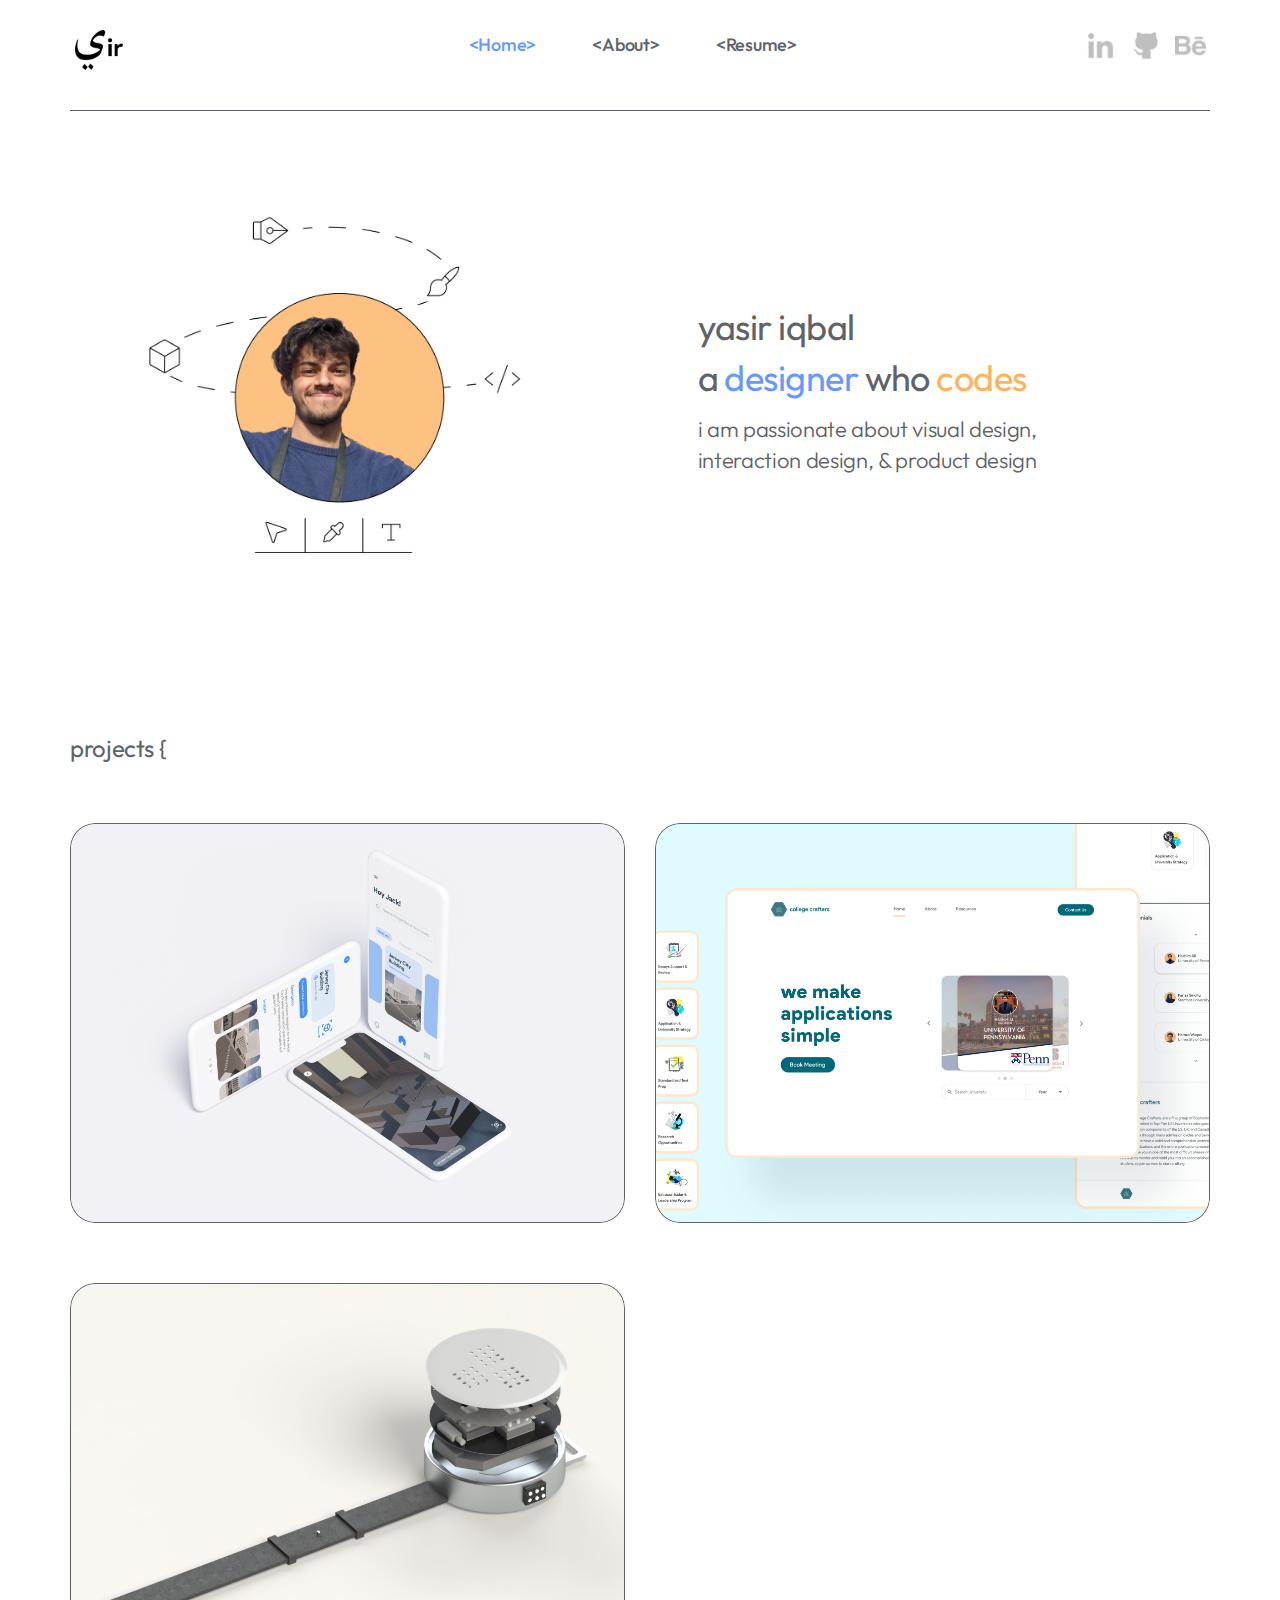
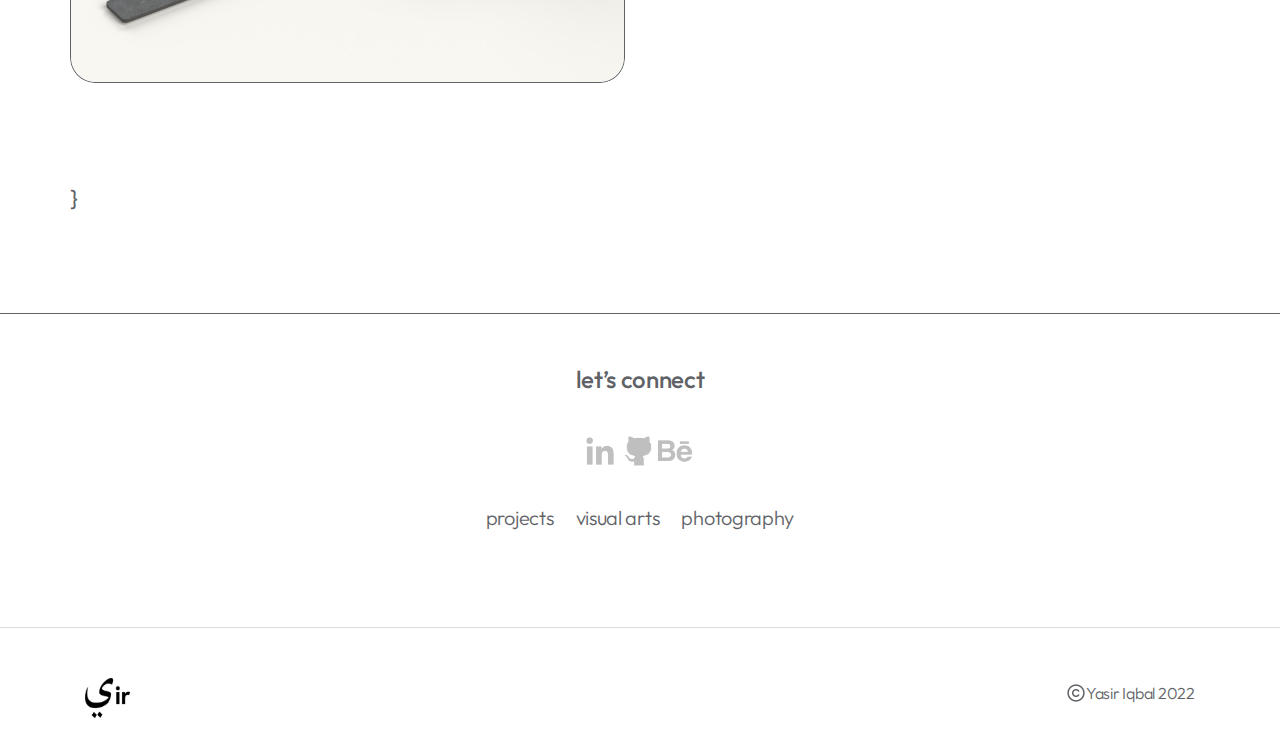
==== commit 905abae3: "HTML for the home page" ====
--- a/SourceCode/index.html
+++ b/SourceCode/index.html
@@ -5,6 +5,20 @@
 <meta name="viewport" content="width=device-width, initial-scale=1">
         
     <head>
+    <link rel="stylesheet" href="scripts/animate.css"/>    
+   <script src="scripts/wow.js"></script>
+    <script>wow = new WOW(
+                      {
+                      boxClass:     'wow',      // default
+                      animateClass: 'animated', // default
+                      offset:       150,          // default
+                      mobile:       true,       // default
+                      live:         true        // default
+                    }
+                    )
+                    wow.init();
+    </script>    
+    
     <script type="text/javascript" src="scripts/main.js"></script>    
     <meta charset="utf-8">
     <link rel="stylesheet" href="style.css">
@@ -39,9 +53,11 @@
     <!--Mobile Navbar--> 
     <div class="hidden-lg hidden-xl hidden-md hidden-sm">
     <div class="collapse navbar-collapse" id="mobilenavbar">
-        <div class="navitems">Home</div>
-        <div class="navitems">About</div>
-        <div class="navitems">Resume</div>
+        <a href="index.html"><div class="navitems">&lt;Home&gt</div></a>
+        <a href="about.html">
+        <div class="navitems">&lt;About&gt</div></a>
+        <a href="#">
+        <div class="navitems">&lt;Resume&gt</div></a>
     </div>      
     </div>  
       
@@ -79,32 +95,31 @@
 </nav>
 </div>    
     
-<a id="button"><img src="arrowgif.gif"
-    height="65px" width="65px"></a>
+
     
     
 <!-- Hero Section-->
 <div class="container">    
 <div class="row">
-    <div class="flex-container col-xl-5 col-lg-5 col-md-5 col-sm-12 col-xs-12 ">
+    <div class="flex-container col-xl-5 col-lg-5 col-md-5 col-sm-12 col-xs-12 wow fadeIn">
         <div class="flex-child">
             <img class = "img-responsive"src = "heroSec1.png">
         </div>
 </div>    
 
-<div class="flex-container2 col-xl-7 col-lg-7 col-md-7 col-sm-12 col-xs-12">
+<div class="flex-container2 col-xl-7 col-lg-7 col-md-7 col-sm-12 col-xs-12 wow fadeIn">
   <div class="flex-child2">
     <div class="fontStyle">yasir iqbal<br> a <span style="color: #6699FF">designer</span> who <span style="color:#FFB25C">codes</span></div>
       <div class="fontStyle1">i am passionate about visual design,<br>interaction design, & product design</div>
   </div>
 </div>
 </div>
-    
 <div class="row">
 <div class="col-xl-12 col-lg-12 col-md-12 col-sm-12 col-xs-12 fontStyle2">
     projects {</div>    
 </div>    
-<div class="row">
+    
+<div class="row wow fadeIn">
     <div class="flex-container col-xl-6 col-lg-6 col-md-6 col-sm-12 col-xs-12 ">
     <a href="project1.html">    
     <img class = "img-responsive projectThumbnail1 imghover"src = "projectsThumbnail%20(2).png"></a>
@@ -117,7 +132,7 @@
     
     
 </div>
-<div class="row">
+<div class="row wow fadeIn">
     <div class="flex-container col-xl-6 col-lg-6 col-md-6 col-sm-12 col-xs-12">
         <a href="project3.html">
         <img class = "img-responsive projectThumbnail2 imghover"src = "projectsThumbnail%20(1).png">
@@ -125,15 +140,18 @@
     </div>
         
     
-</div>
-    
+</div>    
 <div class="row">
 <div class="col-xl-12 col-lg-12 col-md-12 col-sm-12 col-xs-12 fontStyle3">
     }</div>    
-</div>    
-    
-    
-</div>
+</div>     
+</div>
+    
+    
+    
+    
+    
+    
     
 <div class="row" style="overflow: hidden">
     <div class="col-xl-12 col-lg-12 col-md-12 col-sm-12 col-xs-12 seperator1"></div>    
--- a/SourceCode/style.css
+++ b/SourceCode/style.css
@@ -32,7 +32,7 @@
 
 .navbar-default{
     background-color: white!important;
-    border-width: 0px 0px 2px 0px !important;
+    border-width: 0px 0px 1px 0px !important;
     border-color: #605d66 !important;
     border-radius: 0px !important;
 }
@@ -61,7 +61,9 @@
 letter-spacing: -0.015em;
 margin-left: 80px;
 }
-
+#navcss2 a:hover{
+    color: #000000;
+}
 #navcss a{
 font-family: 'Outfit';
 font-style: normal;
@@ -71,17 +73,21 @@
 color: #5F6368;
 letter-spacing: -0.015em;
 }
-
+#navcss a:hover{
+    color:#000000;
+
+}
 
 
 .navcss1{
 margin-top: 30px;
+margin-left: -25px;    
 }
 
 .logocss img{
 width: 31px;
 height: 31px;
-margin-top: 25px;
+margin-top: 30px;
 margin-right: 14px;
 }
 
@@ -203,7 +209,40 @@
 .projectThumbnail{
     margin-top: 60px;
     border-radius: 25px;
+     transition: .4s ease-out;
    
+    
+}
+
+.projectThumbnail:hover{
+    content: url("Group%203.png");
+     transition: .4s ease-out;
+}
+
+
+.projectThumbnail1{
+    margin-top: 60px;
+    border-radius: 25px;
+    transition: .4s ease-out;
+    
+}
+
+.projectThumbnail1:hover{
+    content: url("Group%205.png");
+     transition: .4s ease-out;
+}
+
+
+.projectThumbnail2{
+    margin-top: 60px;
+    border-radius: 25px;
+    transition: .4s ease-out;
+    
+}
+
+.projectThumbnail2:hover{
+    content: url("Group%204.png");
+     transition: .4s ease-out;
 }
 
 .rowmairgin{
@@ -245,7 +284,7 @@
 .projlogo{
     align-content: center;
     margin-top: 50px;
-    padding-left: 25px;
+    
 }
 .projtext{
 font-family: 'Outfit';
@@ -257,25 +296,38 @@
 text-align: center;
 margin-top: -40px;
 color:#006878;
+border-radius: 25px;
+border: 1px solid #DADCE0;
+background: #FFFFFF;
+margin-top: -23px;
+height: 46px;    
 }
 .projtext1{
-font-family: 'Product Sans', sans-serif;
+font-family: 'Outfit';
+font-style: normal;
+font-weight: 400;
 font-size: 18px;
-font-weight: 400;
-line-height: 30px;
-letter-spacing: 0.005em;
+line-height: 30px;    
+letter-spacing: -0.015em;
 text-align: center;
 margin-top: -40px;
 color:#4692F8;
+border-radius: 25px;
+border: 1px solid #DADCE0;
+background: #FFFFFF;
+margin-top: -23px;
+height: 46px;    
+    
 }
 
 .projtext2{
-font-family: 'Product Sans', sans-serif;
+font-family: 'Outfit';
+font-style: normal;
+font-weight: 400;
 font-size: 18px;
-font-weight: 400;
-line-height: 30px;
-letter-spacing: 0.005em;
-text-align: center;
+line-height: 30px;    
+letter-spacing: -0.015em;
+text-align: center;    
 margin-top: -40px;
 color:#6C6C6E;
 ;
@@ -324,6 +376,10 @@
     margin-bottom: 80px;
 }
 
+.border{
+    border-radius: 25px;
+    border: 1px solid #DADCE0;
+}
 .desctextleft{
 font-family: 'Outfit';
 font-style: normal;
@@ -450,6 +506,122 @@
 padding-right: 20px;    
 width:250px;  
 }
+
+.desctextleft7{
+font-family: 'Outfit';
+font-style: normal;
+font-weight: 400;
+font-size: 24px;
+line-height: 30px;    
+letter-spacing: -0.015em;
+text-align: left;
+margin-bottom: 25px;
+color: #5F6368!important;
+background-color:#F2F2F6;
+border-radius: 25px;
+padding-top:10px;
+padding-bottom: 10px;
+padding-left: 25px;
+padding-right: 20px;    
+width:235px;  
+}
+
+.desctextleft8{
+font-family: 'Outfit';
+font-style: normal;
+font-weight: 400;
+font-size: 24px;
+line-height: 30px;    
+letter-spacing: -0.015em;
+text-align: left;
+margin-bottom: 25px;
+color: #5F6368!important;
+background-color:#F2F2F6;
+border-radius: 25px;
+padding-top:10px;
+padding-bottom: 10px;
+padding-left: 25px;
+padding-right: 20px;    
+width:140px;  
+}
+.desctextleft9{
+font-family: 'Outfit';
+font-style: normal;
+font-weight: 400;
+font-size: 24px;
+line-height: 30px;    
+letter-spacing: -0.015em;
+text-align: left;
+margin-bottom: 25px;
+color: #5F6368!important;
+background-color:#F2F2F6;
+border-radius: 25px;
+padding-top:10px;
+padding-bottom: 10px;
+padding-left: 25px;
+padding-right: 20px;    
+width:170px;  
+}
+
+.desctextleft10{
+    font-family: 'Outfit';
+font-style: normal;
+font-weight: 400;
+font-size: 24px;
+line-height: 30px;    
+letter-spacing: -0.015em;
+text-align: left;
+margin-bottom: 25px;
+color: #5F6368!important;
+background-color:#F2F2F6;
+border-radius: 25px;
+padding-top:10px;
+padding-bottom: 10px;
+padding-left: 25px;
+padding-right: 20px;    
+width:180px;  
+}
+
+.desctextleft11{
+font-family: 'Outfit';
+font-style: normal;
+font-weight: 400;
+font-size: 24px;
+line-height: 30px;    
+letter-spacing: -0.015em;
+text-align: left;
+margin-bottom: 25px;
+color: #5F6368!important;
+background-color:#F2F2F6;
+border-radius: 25px;
+padding-top:10px;
+padding-bottom: 10px;
+padding-left: 25px;
+padding-right: 20px;    
+width:190px;  
+}
+.desctextleft12{
+font-family: 'Outfit';
+font-style: normal;
+font-weight: 400;
+font-size: 24px;
+line-height: 30px;    
+letter-spacing: -0.015em;
+text-align: left;
+margin-bottom: 25px;
+color: #5F6368!important;
+background-color:#F2F2F6;
+border-radius: 25px;
+padding-top:10px;
+padding-bottom: 10px;
+padding-left: 25px;
+padding-right: 20px;    
+width:190px;  
+}
+
+
+
+
 .desctextright{
 font-family: 'Outfit';
 font-style: normal;
@@ -496,7 +668,7 @@
 font-size: 24px;
 line-height: 30px;    
 letter-spacing: -0.015em;
-text-align: left;
+text-align: center;
 margin-bottom: 50px;
 color: #FFFFFF!important;
 background-color:#6699FF;
@@ -505,8 +677,7 @@
 padding-bottom: 10px;
 padding-left: 20px;
 padding-right: 20px;    
-width:215px;
-margin-left: 90px;    
+width:215px;    
 }
 
 .desctextcenter1{
@@ -573,26 +744,7 @@
     overflow: hidden !important;
     margin-top: 84px;
 }
-/* [1] The container */
-.img-hover-zoom {
-   /* [1.1] Set it as per your need */
-  overflow: hidden; /* [1.2] Hide the overflowing of child elements */
-}
-
-img{border:0;}
-/* [2] Transition property for smooth transformation of images */
-.img-hover-zoom img {
-  transition: transform 10 ease;
-}
-
-/* [3] Finally, transforming the image when container gets hovered */
-.img-hover-zoom:hover img {
-  transform: scale(0.98);
-}
-
-.imghover:hover {
-  opacity: 0.5;
-}
+
 
 .footer {
    width: 100%;
@@ -607,10 +759,19 @@
 font-size: 16px;
 line-height: 30px;
 letter-spacing: -0.015em;
-color: #5F6368; 
-margin-top: 31px;    
-}
-
+color: #5F6368;
+display: flex;
+align-content: center;
+justify-content: flex-end; 
+align-items: center;
+    
+}
+.footer2{
+display: flex;
+align-content: center;
+justify-content: flex-start;    
+    
+}
 
 
 .hoverimg{
@@ -624,7 +785,7 @@
 }
 .hoverimg:hover{
     transition: .4s ease-out;
-    background: url("footer1hover.png") no-repeat;
+    background: url("footer2hover.png") no-repeat;
     background-size: contain;
 }
 
@@ -638,8 +799,73 @@
 }
 .hoverimg1:hover{
     transition: .4s ease-out;
-    background: url("footer2hover.png") no-repeat;
+    background: url("footer1hover.png") no-repeat;
     background-size: contain;
 }
 
-
+.hoverimg2{
+    width: 440px;
+    height: 317px;
+    background: url("footer3.png") no-repeat;
+    background-size: contain;
+    transition: .4s ease-out; 
+    
+}
+.hoverimg2:hover{
+    transition: .4s ease-out;
+    background: url("footer3hover.png") no-repeat;
+    background-size: contain;
+}
+
+
+.flexcssimg{
+    display: flex;
+    justify-content: center;
+    align-items: center;
+    
+}
+.flexcssimg1{
+    display: flex;
+    justify-content: center;
+    align-items: center;
+    height: 626px;
+    
+}
+
+#button {
+  display: inline-block;
+  width: 65px;
+  height: 121px;
+  position: fixed;
+  bottom: 30px;
+  right: 140px;
+  opacity: 0;
+  visibility: hidden;
+  z-index: 9999;
+}
+@media screen and (min-width: 1440px) {
+    #button{
+        right: 140px;
+    }
+}
+@media screen and (min-width: 1024px) {
+    #button{
+        right: 40px;
+    }
+}
+@media screen and (min-width: 768px) {
+    #button{
+        right: 60px;
+        width: 15px;
+    }
+}
+@media screen and (min-width: 425px) {
+    #button{
+        right: 60px;
+        width: 25px;
+    }}
+#button.show {
+  opacity: 1;
+  visibility: visible;
+}
+
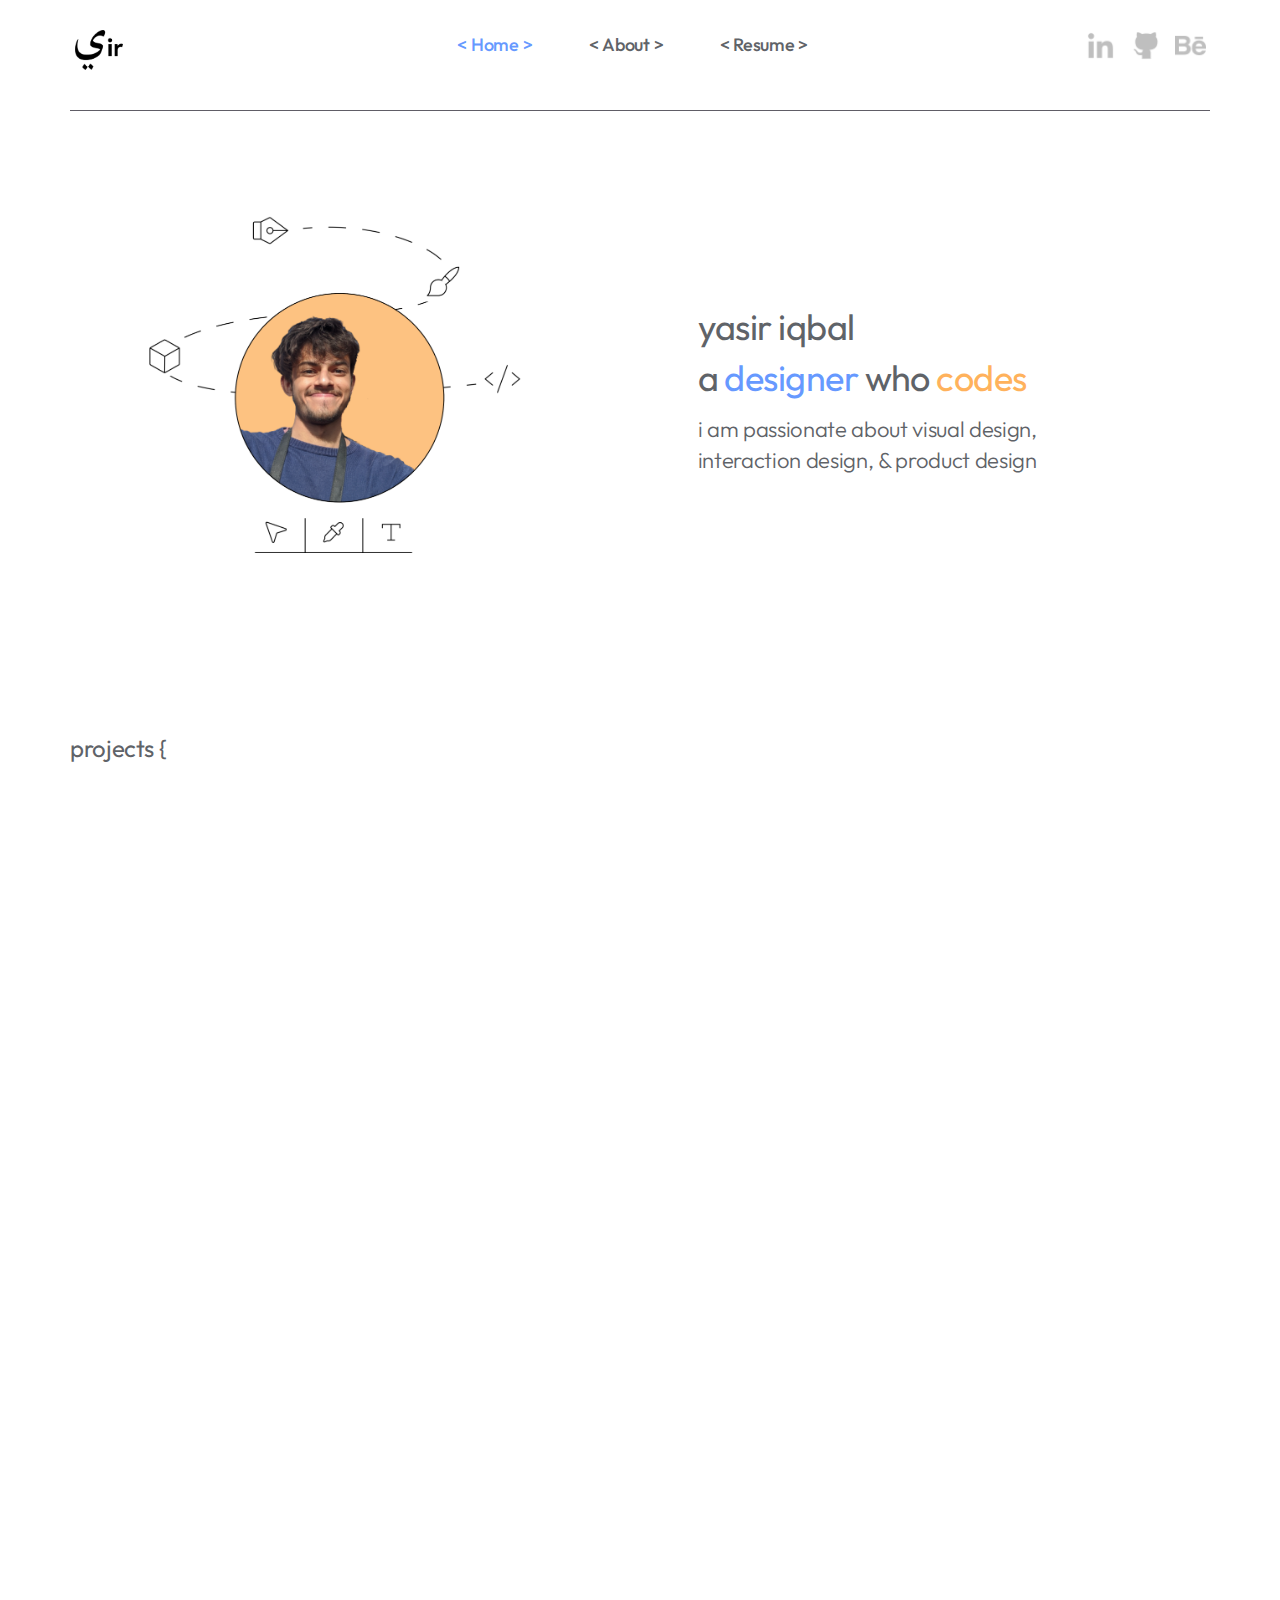
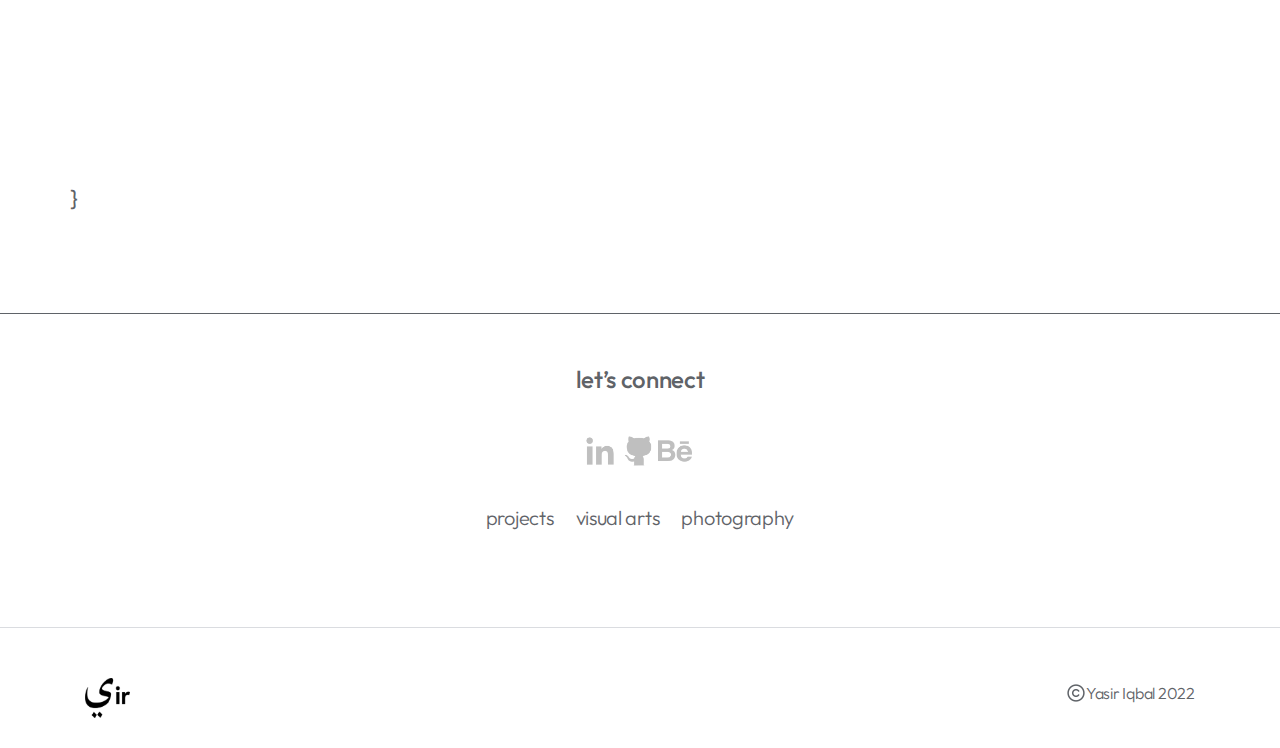
==== commit ad40ebe0: "Update index.html" ====
--- a/SourceCode/index.html
+++ b/SourceCode/index.html
@@ -53,11 +53,11 @@
     <!--Mobile Navbar--> 
     <div class="hidden-lg hidden-xl hidden-md hidden-sm">
     <div class="collapse navbar-collapse" id="mobilenavbar">
-        <a href="index.html"><div class="navitems">&lt;Home&gt</div></a>
+        <a href="index.html"><div class="navitems">&lt;&nbsp;Home&nbsp;&gt</div></a>
         <a href="about.html">
-        <div class="navitems">&lt;About&gt</div></a>
+        <div class="navitems">&lt;&nbsp;About&nbsp;&gt</div></a>
         <a href="#">
-        <div class="navitems">&lt;Resume&gt</div></a>
+        <div class="navitems">&lt;&nbsp;Resume&nbsp;&gt</div></a>
     </div>      
     </div>  
       
@@ -74,11 +74,11 @@
         <li class="pull-left navcss1">
         <img src="logo1-new.png" width="48px" height="40px">  
         </li>
-        <li id="navcss2" class="active"><a href="index.html">&lt;Home&gt</a></li>
-        
-        <li id="navcss" ><a href="about.html">&lt;About&gt</a></li>
-        
-        <li id="navcss" ><a href="#">&lt;Resume&gt</a></li>
+        <li id="navcss2" class="active"><a href="index.html">&lt;&nbsp;Home&nbsp;&gt</a></li>
+        
+        <li id="navcss" ><a href="about.html">&lt;&nbsp;About&nbsp;&gt</a></li>
+        
+        <li id="navcss" ><a href="#">&lt;&nbsp;Resume&nbsp;&gt</a></li>
         
         <li class="pull-right logocss" style=" margin-right: -40px;"><img src="behance.png">      
         </li>
@@ -218,4 +218,4 @@
     
     
 </div></body>        
-</html>+</html>
--- a/SourceCode/style.css
+++ b/SourceCode/style.css
@@ -16,9 +16,9 @@
 line-height: 30px;
 letter-spacing: 0.005em;
 align-content: center;
-background-color: aqua;
-    padding: 15px;
-}
+padding: 15px;
+}
+
 .navbar-toggle{
     margin-top: 20px !important;
 }
@@ -115,6 +115,8 @@
     margin-top: 80px;
     margin-left: 75px;
 }
+
+
 .flex-child2{
     margin-left: 100px;}
 
@@ -217,6 +219,7 @@
 .projectThumbnail:hover{
     content: url("Group%203.png");
      transition: .4s ease-out;
+
 }
 
 
@@ -256,13 +259,16 @@
     background-color: #F2F2F6;
     height: 200px;
     width: auto;
-    border-radius: 25px;    
+    border-radius: 25px;
+    border: 1px solid #DADCE0;
+
 }
 .projrectangle2{
     background-color:#E0FBFF;
     height: 200px;
     width: auto;
-    border-radius: 25px;    
+    border-radius: 25px;
+    border: 1px solid #DADCE0;
 }
 
 
@@ -715,9 +721,8 @@
 font-size: 18px;
 line-height: 30px;
 letter-spacing: -0.015em;
-text-align: justified;
 margin-bottom: 100px;
-margin-left: 10px;    
+margin-left: 10px;       
 color: #5F6368!important;    
 }
 
@@ -859,11 +864,65 @@
         width: 15px;
     }
 }
-@media screen and (min-width: 425px) {
+@media screen and (min-width: 425px) and (max-width: 768px) {
     #button{
         right: 60px;
         width: 25px;
-    }}
+    }
+    .flex-child:first-child {
+    margin-right: 5px;
+    margin-top: 24px;
+    margin-left: 0px;
+}
+    .flex-child2{
+    margin-left: -7px;}
+
+
+.fontStyle{
+font-family: 'Outfit';
+font-style: normal;
+font-weight: 400;
+font-size: 36px;
+letter-spacing: -0.015em;
+text-align: left;
+color: #5F6368;    
+margin-top: 90px;
+margin-left: 40px;    
+}
+.hoverimg{
+    margin-left: 32px;
+    margin-right: 20px;
+    width: 440px;
+    height: 317px;
+    background: url("footer1.png") no-repeat;
+    background-size: contain;
+    transition: .4s ease-out; 
+    
+}
+
+.hoverimg1{
+    margin-left: 32px;
+    width: 440px;
+    height: 317px;
+    background: url("footer2.png") no-repeat;
+    background-size: contain;
+    transition: .4s ease-out; 
+    
+}
+
+.hoverimg2{
+    margin-left: 32px;
+    width: 440px;
+    height: 317px;
+    background: url("footer3.png") no-repeat;
+    background-size: contain;
+    transition: .4s ease-out; 
+    
+}
+
+
+
+}
 #button.show {
   opacity: 1;
   visibility: visible;
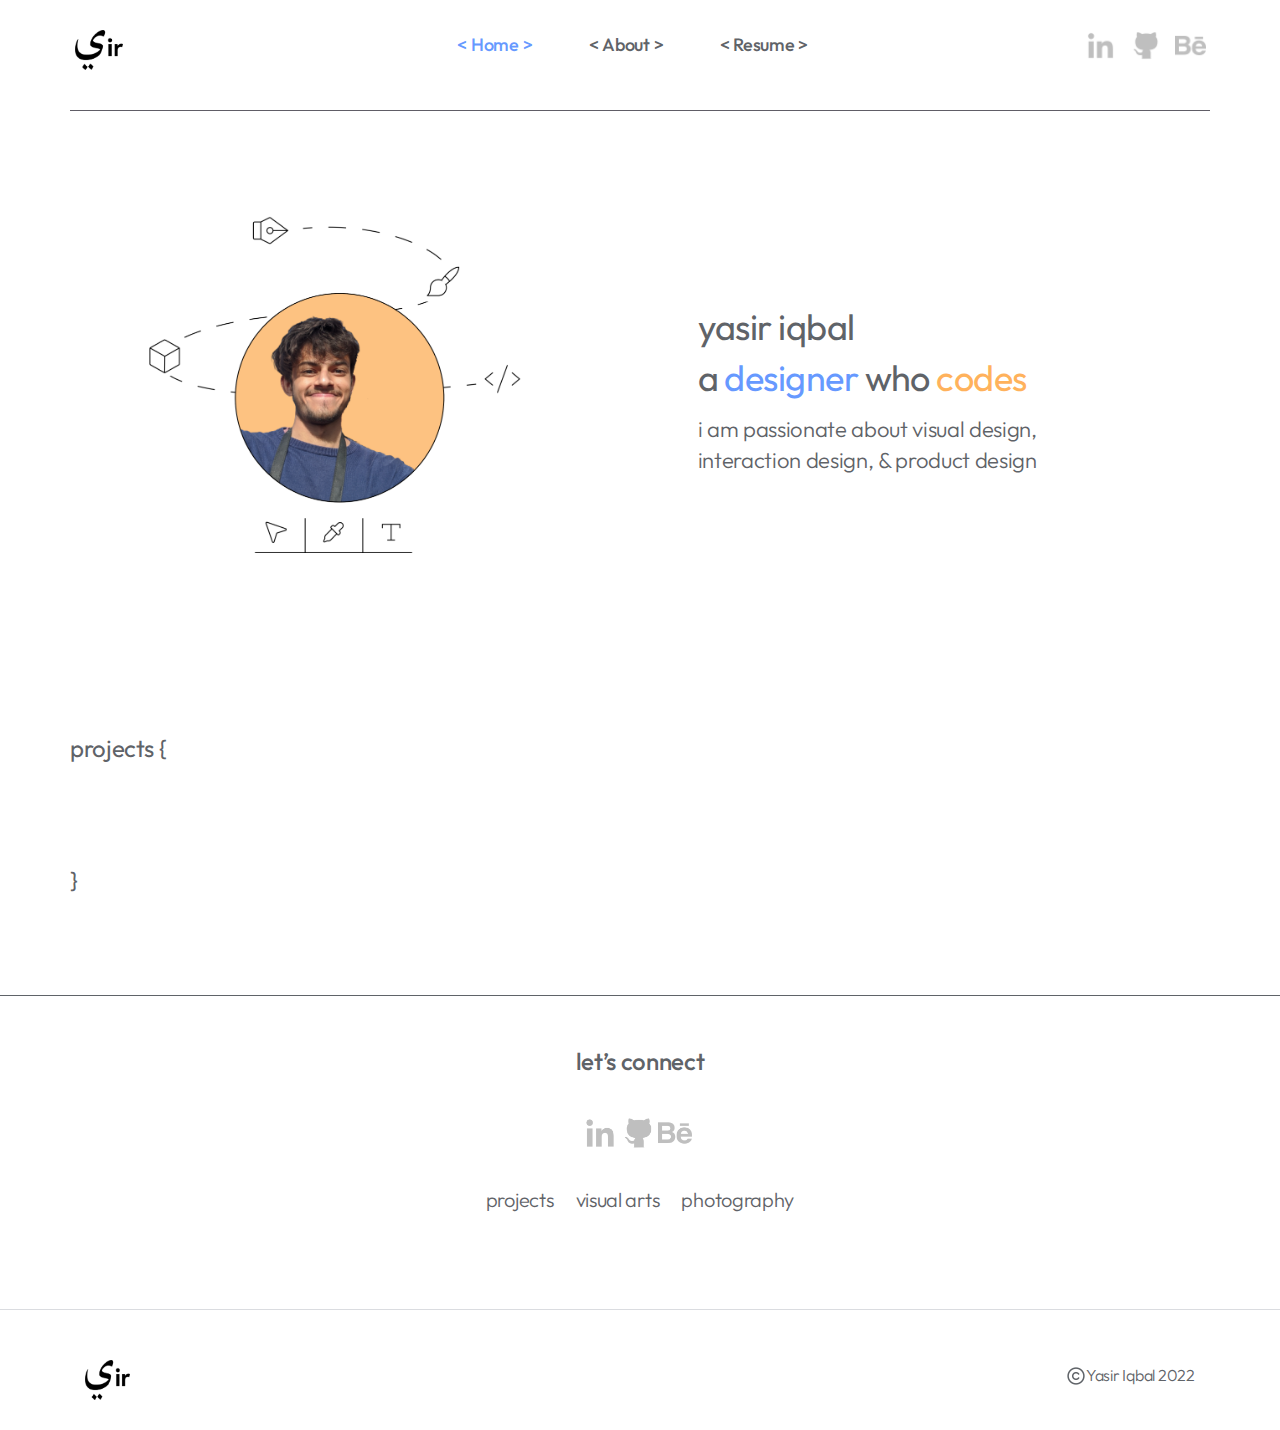
==== commit f14a2711: "Optimized HTML" ====
--- a/SourceCode/index.html
+++ b/SourceCode/index.html
@@ -2,24 +2,10 @@
 <!-- 21Aug2022-->
 <!DOCTYPE html>
 <html>
-<meta name="viewport" content="width=device-width, initial-scale=1">
+<meta name="viewport" content="user-scalable=no,width=device-width, initial-scale=1">
         
     <head>
-    <link rel="stylesheet" href="scripts/animate.css"/>    
-   <script src="scripts/wow.js"></script>
-    <script>wow = new WOW(
-                      {
-                      boxClass:     'wow',      // default
-                      animateClass: 'animated', // default
-                      offset:       150,          // default
-                      mobile:       true,       // default
-                      live:         true        // default
-                    }
-                    )
-                    wow.init();
-    </script>    
-    
-    <script type="text/javascript" src="scripts/main.js"></script>    
+    <link rel="stylesheet" href="scripts/animate.css"/>     
     <meta charset="utf-8">
     <link rel="stylesheet" href="style.css">
     <link href="http://fonts.cdnfonts.com/css/google-sans" rel="stylesheet"> 
@@ -34,8 +20,22 @@
     <!-- Latest compiled JavaScript -->
     <script src="https://maxcdn.bootstrapcdn.com/bootstrap/3.4.1/js/bootstrap.min.js"></script>
     </head>
+    
 <body style="overflow-x:hidden">
-<script async type="text/javascript" src="scripts/main.js"></script>    
+<script async type="text/javascript" src="scripts/main.js"></script>
+<script src="scripts/wow.js"></script>
+    <script>wow = new WOW(
+                      {
+                      boxClass:     'wow',      // default
+                      animateClass: 'animated', // default
+                      offset:       150,          // default
+                      mobile:       true,       // default
+                      live:         true        // default
+                    }
+                    )
+                    wow.init();
+    </script>    
+       
 <!-- Navbar-->
 <div class="container">    
 <nav class="navbar navbar-default" role="navigation">
@@ -99,18 +99,18 @@
     
     
 <!-- Hero Section-->
-<div class="container">    
-<div class="row">
+<div class="container ">    
+<div class="row animationfix">
     <div class="flex-container col-xl-5 col-lg-5 col-md-5 col-sm-12 col-xs-12 wow fadeIn">
         <div class="flex-child">
             <img class = "img-responsive"src = "heroSec1.png">
         </div>
 </div>    
 
-<div class="flex-container2 col-xl-7 col-lg-7 col-md-7 col-sm-12 col-xs-12 wow fadeIn">
+<div class="flex-container2 col-xl-7 col-lg-7 col-md-7 col-sm-12 col-xs-12">
   <div class="flex-child2">
-    <div class="fontStyle">yasir iqbal<br> a <span style="color: #6699FF">designer</span> who <span style="color:#FFB25C">codes</span></div>
-      <div class="fontStyle1">i am passionate about visual design,<br>interaction design, & product design</div>
+    <div class="fontStyle wow fadeInUp">yasir iqbal<br> a <span style="color: #6699FF">designer</span> who <span style="color:#FFB25C">codes</span></div>
+      <div class="fontStyle1 wow fadeInUp">i am passionate about visual design,<br>interaction design, & product design</div>
   </div>
 </div>
 </div>
@@ -120,23 +120,23 @@
 </div>    
     
 <div class="row wow fadeIn">
-    <div class="flex-container col-xl-6 col-lg-6 col-md-6 col-sm-12 col-xs-12 ">
-    <a href="project1.html">    
-    <img class = "img-responsive projectThumbnail1 imghover"src = "projectsThumbnail%20(2).png"></a>
-    </div>
-    
-    <div class="flex-container col-xl-6 col-lg-6 col-md-6 col-sm-12 col-xs-12 ">
-        <a href="project2.html">
-        <img class = "img-responsive projectThumbnail imghover"src = "projectsThumbnail%20(3).png"></a>
+    <div class="flex-container col-xl-6 col-lg-6 col-md-6 col-sm-12 col-xs-12 topmargin">
+    
+        <a href="project1.html" class="indeximg1"><div class="col-xl-12 col-lg-12 col-md-12 col-sm-12 col-xs-12 "></div></a>    
+    
+    </div>
+    
+    <div class="flex-container col-xl-6 col-lg-6 col-md-6 col-sm-12 col-xs-12 topmargin ">
+        <a href="project2.html" class="indeximg2"><div class="col-xl-12 col-lg-12 col-md-12 col-sm-12 col-xs-12 "></div></a>
+        
     </div>
     
     
 </div>
 <div class="row wow fadeIn">
-    <div class="flex-container col-xl-6 col-lg-6 col-md-6 col-sm-12 col-xs-12">
-        <a href="project3.html">
-        <img class = "img-responsive projectThumbnail2 imghover"src = "projectsThumbnail%20(1).png">
-        </a>    
+    <div class="flex-container col-xl-6 col-lg-6 col-md-6 col-sm-12 col-xs-12 topmargin">
+        <a href="project3.html" class="indeximg3"><div class="col-xl-12 col-lg-12 col-md-12 col-sm-12 col-xs-12 "></div></a>
+        
     </div>
         
     
@@ -218,4 +218,4 @@
     
     
 </div></body>        
-</html>
+</html>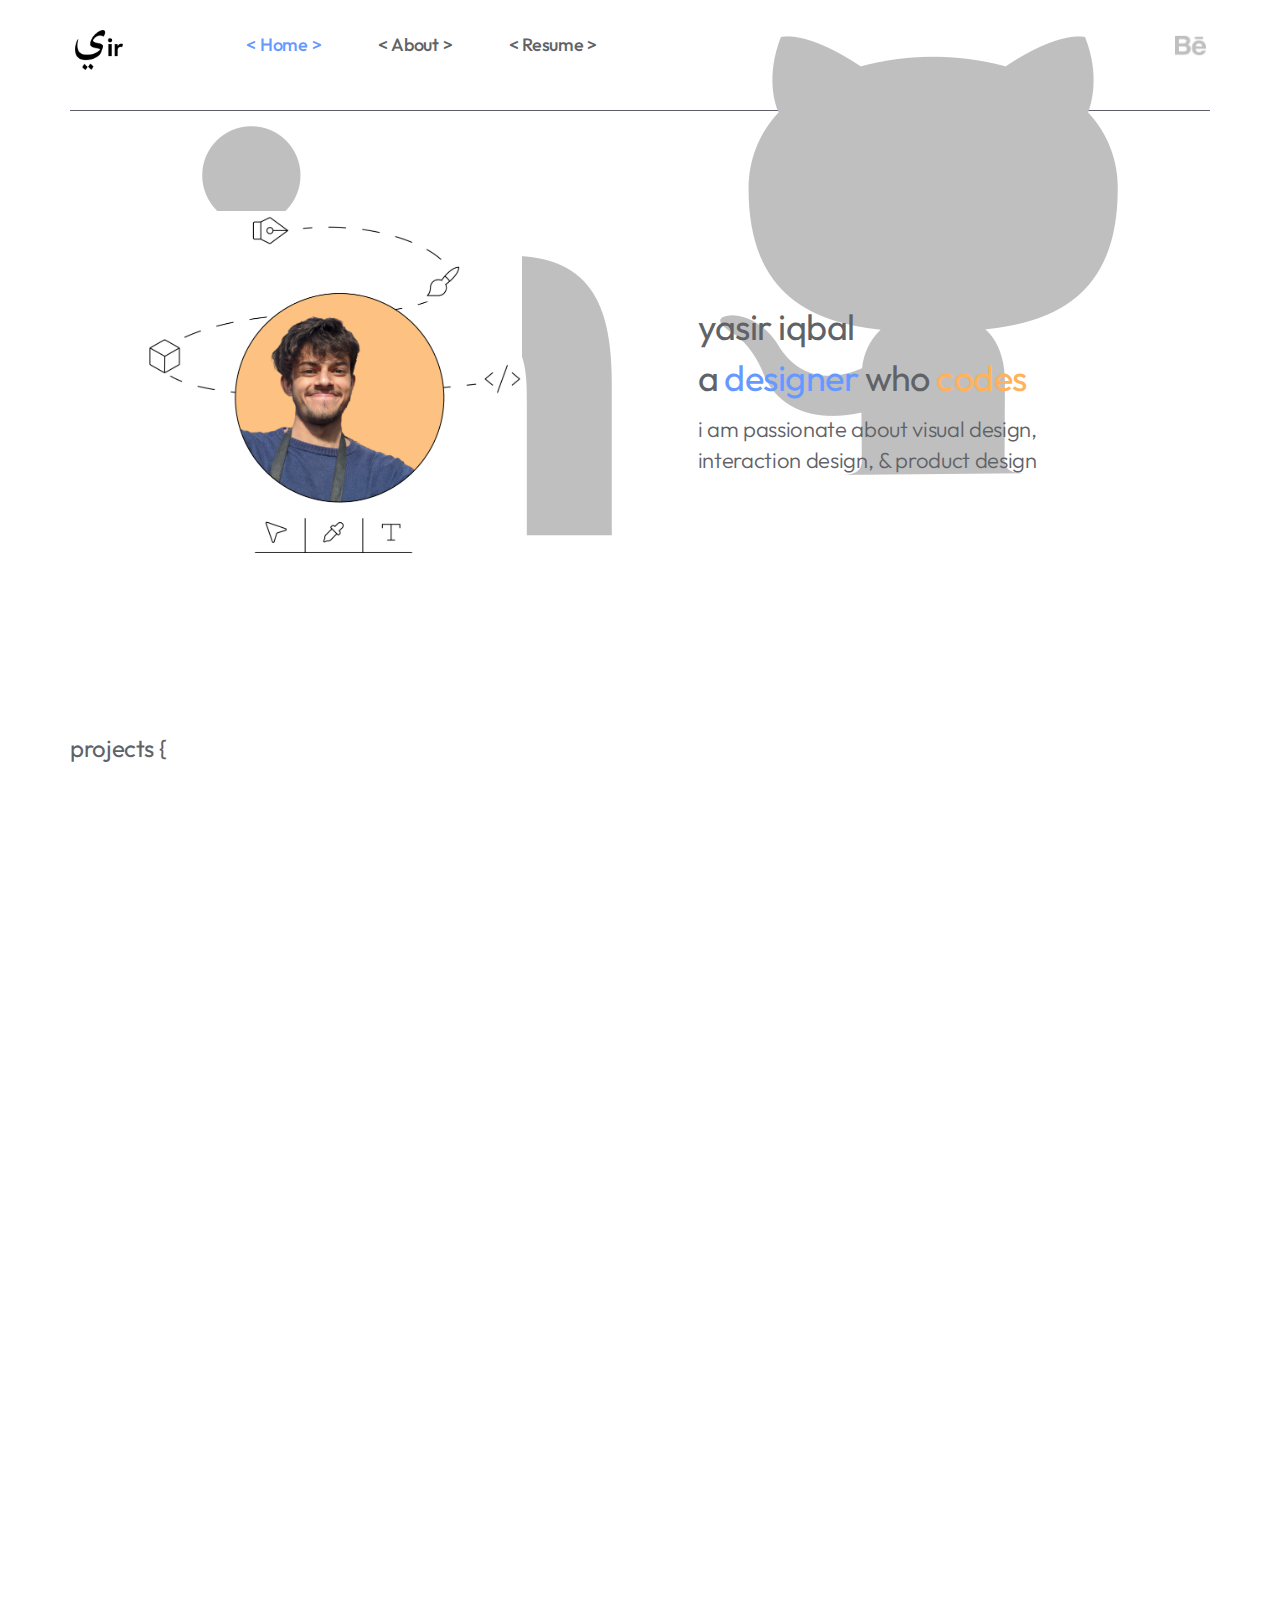
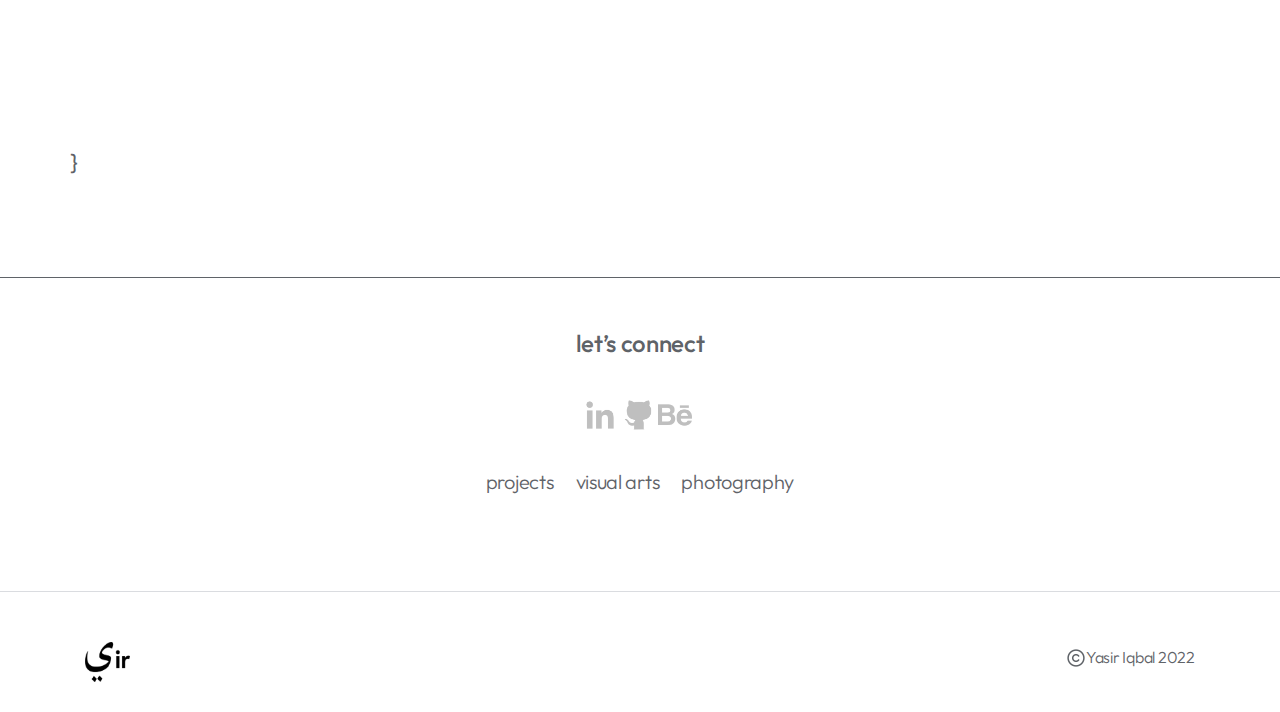
==== commit b52f517f: "Add files via upload" ====
--- a/SourceCode/index.html
+++ b/SourceCode/index.html
@@ -80,14 +80,14 @@
         
         <li id="navcss" ><a href="#">&lt;&nbsp;Resume&nbsp;&gt</a></li>
         
-        <li class="pull-right logocss" style=" margin-right: -40px;"><img src="behance.png">      
-        </li>
-        
-        <li class="pull-right logocss"><img src="github.png">      
-        </li>
-        
-        <li class="pull-right logocss"><img src="linkdin.png">      
-        </li>
+          <a href="https://www.behance.net/yasir-design"><li class="pull-right logocss" style=" margin-right: -40px;"><img src="behance.png" >      
+              </li></a>
+        
+          <a href="https://github.com/yasir-design"><li class="pull-right logocss1"><img src="github.png">      
+              </li></a>
+        
+        <a href="https://www.linkedin.com/in/yasirdesign/"><li class="pull-right logocss2"><img src="linkdin.png">
+            </li></a>
           
       </ul>
     </div>
--- a/SourceCode/style.css
+++ b/SourceCode/style.css
@@ -1,3 +1,90 @@
+.indeximg1{
+    
+    height: 402px!important;
+    width: 100%;
+    background-image: url("projectsThumbnail%20(2).jpg");
+    background-position: center;
+    background-size: contain;
+    background-repeat: no-repeat;
+    transition: .4s ease-out;
+    -webkit-backface-visibility: hidden;
+
+}
+.indeximg1:hover{
+    -webkit-backface-visibility: hidden;
+    transition: .4s ease-out;
+    height: 402px!important;
+    width: 100%;
+    background-image: url("Group%205.jpg");
+    background-position: center;
+    background-size: contain;
+    background-repeat: no-repeat;
+}
+.indeximg2{
+    -webkit-backface-visibility: hidden;
+    height: 402px!important;
+    width: 100%;
+    background-image: url("projectsThumbnail%20(3).jpg");
+    background-position: center;
+    background-size: contain;
+    background-repeat: no-repeat;
+    transition: .4s ease-out;
+
+}
+.indeximg2:hover{
+    -webkit-backface-visibility: hidden;
+    transition: .4s ease-out;
+    height: 402px!important;
+    width: 100%;
+    background-image: url("Group%203.jpg");
+    background-position: center;
+    background-size: contain;
+    background-repeat: no-repeat;
+}
+.indeximg3{
+    -webkit-backface-visibility: hidden;
+    height: 402px!important;
+    width: 100%;
+    background-image: url("projectsThumbnail%20(1).jpg");
+    background-position: center;
+    background-size: contain;
+    background-repeat: no-repeat;
+    transition: .4s ease-out;
+
+}
+.indeximg3:hover{
+    -webkit-backface-visibility: hidden;
+    transition: .4s ease-out;
+    height: 402px!important;
+    width: 100%;
+    background-image: url("Group%204.jpg");
+    background-position: center;
+    background-size: contain;
+    background-repeat: no-repeat;
+}
+
+
+.topmargin{
+    margin-top: 40px;
+}
+
+
+
+
+
+
+
+
+
+
+
+
+
+
+
+
+
+
 .navbar-default .navbar-nav>.active>a, .navbar-default .navbar-nav>.active>a:focus, .navbar-default .navbar-nav>.active>a:hover{
     color:#6699FF!important;
     background-color: white !important;
@@ -211,14 +298,14 @@
 .projectThumbnail{
     margin-top: 60px;
     border-radius: 25px;
-     transition: .4s ease-out;
+    transition: .4s ease-out!important;
    
     
 }
 
 .projectThumbnail:hover{
     content: url("Group%203.png");
-     transition: .4s ease-out;
+    transition: .4s ease-out!important;
 
 }
 
@@ -785,13 +872,21 @@
     height: 317px;
     background: url("footer1.png") no-repeat;
     background-size: contain;
-    transition: .4s ease-out; 
+    transition: .4s ease-out;
+    top:5px;
+    bottom:5px;
+    right:5px;
+    left:5px;
     
 }
 .hoverimg:hover{
     transition: .4s ease-out;
     background: url("footer2hover.png") no-repeat;
     background-size: contain;
+    top:5px;
+    bottom:5px;
+    right:5px;
+    left:5px;
 }
 
 .hoverimg1{
@@ -800,12 +895,19 @@
     background: url("footer2.png") no-repeat;
     background-size: contain;
     transition: .4s ease-out; 
-    
+    top:5px;
+    bottom:5px;
+    right:5px;
+    left:5px;
 }
 .hoverimg1:hover{
     transition: .4s ease-out;
     background: url("footer1hover.png") no-repeat;
     background-size: contain;
+    top:5px;
+    bottom:5px;
+    right:5px;
+    left:5px;
 }
 
 .hoverimg2{
@@ -813,13 +915,21 @@
     height: 317px;
     background: url("footer3.png") no-repeat;
     background-size: contain;
-    transition: .4s ease-out; 
+    transition: .4s ease-out;
+    top:5px;
+    bottom:5px;
+    right:5px;
+    left:5px;
     
 }
 .hoverimg2:hover{
     transition: .4s ease-out;
     background: url("footer3hover.png") no-repeat;
     background-size: contain;
+    top:5px;
+    bottom:5px;
+    right:5px;
+    left:5px;
 }
 
 
@@ -840,7 +950,7 @@
 #button {
   display: inline-block;
   width: 65px;
-  height: 121px;
+  height: 151px;
   position: fixed;
   bottom: 30px;
   right: 140px;
@@ -848,23 +958,38 @@
   visibility: hidden;
   z-index: 9999;
 }
+
+#button.show {
+  opacity: 1;
+  visibility: visible;
+}
+
+.animationfix{
+    visibility: hidden;
+}
+.animationfix.animated{
+    visibility: visible;
+}
+
+
+
 @media screen and (min-width: 1440px) {
     #button{
         right: 140px;
     }
 }
-@media screen and (min-width: 1024px) {
+@media screen and (min-width: 1024px) and(max-width:1440px) {
     #button{
         right: 40px;
     }
 }
-@media screen and (min-width: 768px) {
+@media screen and (min-width: 768px) and (max-width:1024px) {
     #button{
         right: 60px;
         width: 15px;
     }
 }
-@media screen and (min-width: 425px) and (max-width: 768px) {
+@media screen and (min-width: 320px) and (max-width: 425px) {
     #button{
         right: 60px;
         width: 25px;
@@ -897,34 +1022,60 @@
     background: url("footer1.png") no-repeat;
     background-size: contain;
     transition: .4s ease-out; 
+    padding: 25px;
+    top:5px;
+    bottom:5px;
+    right:5px;
+    left:5px;
     
 }
 
 .hoverimg1{
+    padding: 25px;
     margin-left: 32px;
     width: 440px;
     height: 317px;
     background: url("footer2.png") no-repeat;
     background-size: contain;
     transition: .4s ease-out; 
+    top:5px;
+    bottom:5px;
+    right:5px;
+    left:5px;
     
 }
 
 .hoverimg2{
+    padding: 25px;
     margin-left: 32px;
     width: 440px;
     height: 317px;
     background: url("footer3.png") no-repeat;
     background-size: contain;
     transition: .4s ease-out; 
-    
-}
-
-
-
-}
-#button.show {
-  opacity: 1;
-  visibility: visible;
-}
-
+    top:5px;
+    bottom:5px;
+    right:5px;
+    left:5px;
+    
+}
+    .topmargin{
+        margin-top: -27px;
+    } 
+.desctext{
+font-family: 'Outfit';
+font-style: normal;
+font-weight: 300;
+font-size: 18px;
+line-height: 30px;
+letter-spacing: -0.015em;
+margin-bottom: 100px;
+margin-left: 0px;       
+color: #5F6368!important;    
+}    
+    .containertop{
+        padding: 25px!important;
+    }    
+
+}
+
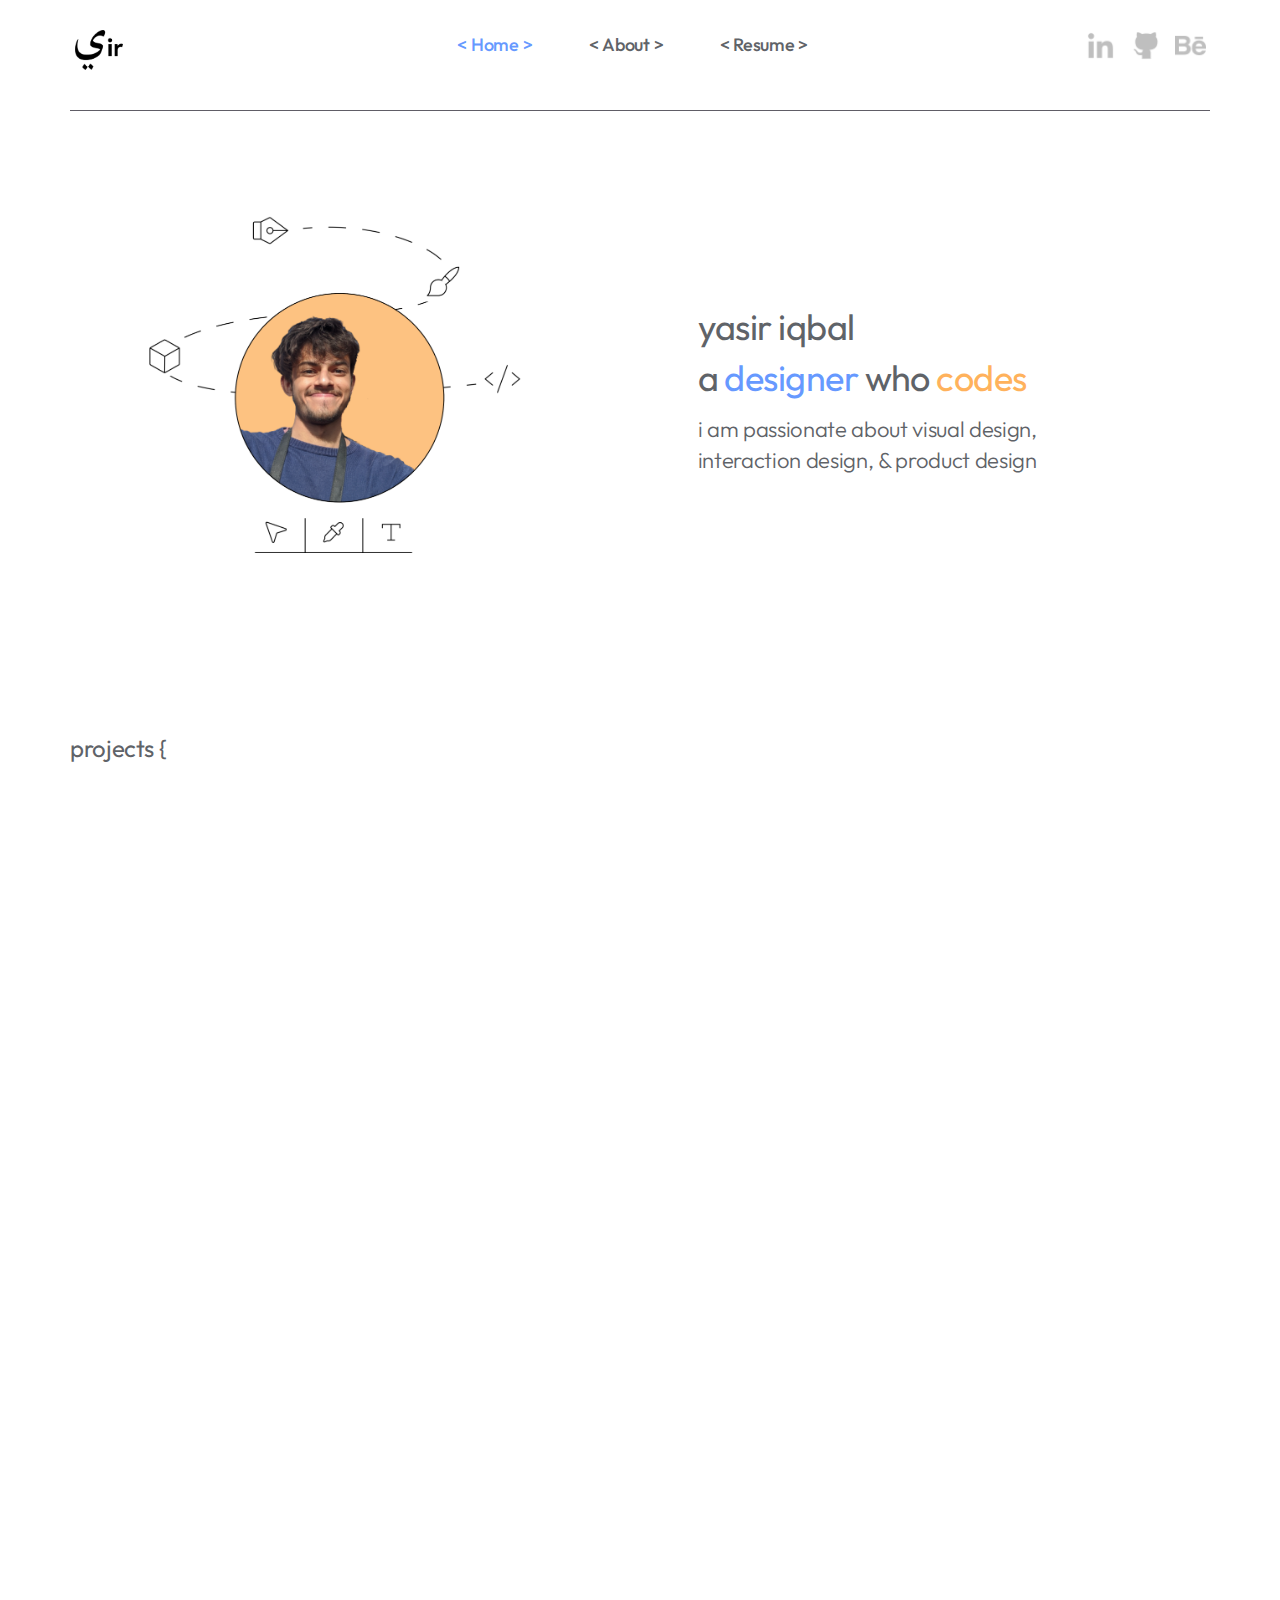
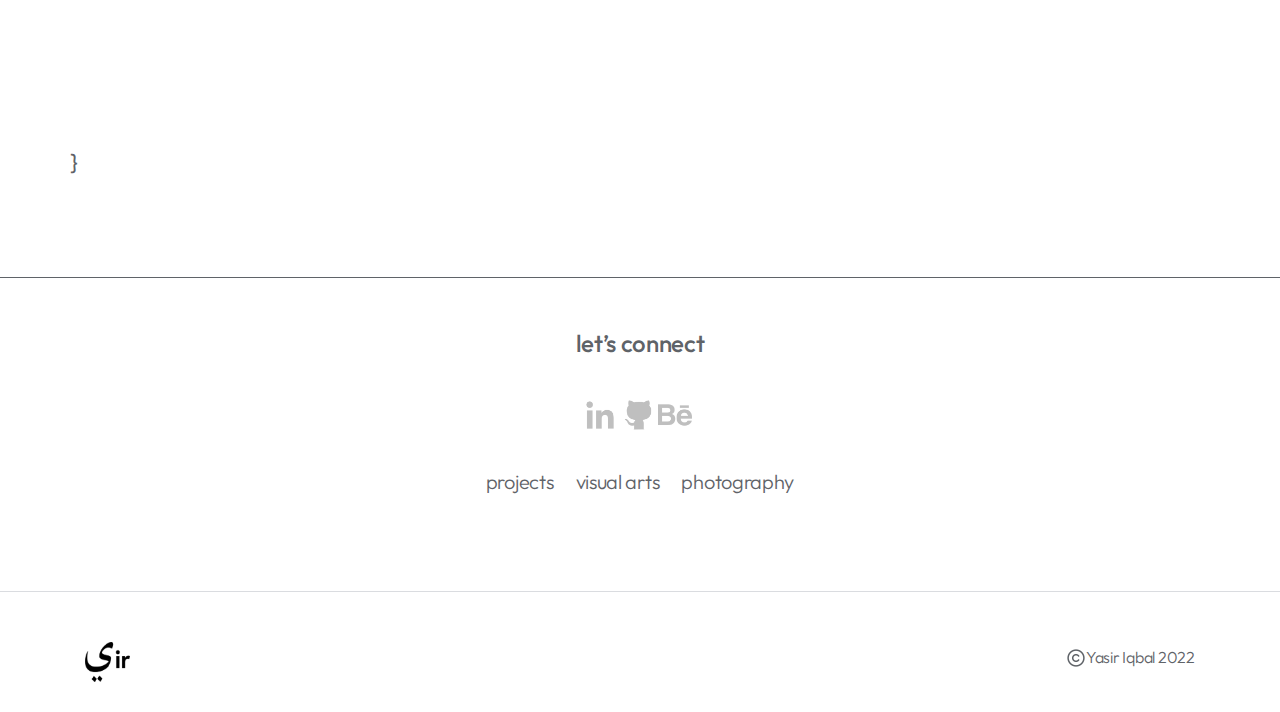
==== commit c0c91281: "HTML" ====
--- a/SourceCode/index.html
+++ b/SourceCode/index.html
@@ -1,10 +1,12 @@
 <!--@auth M.Rohan Ghauri-->
-<!-- 21Aug2022-->
+<!-- 29Aug2022-->
 <!DOCTYPE html>
 <html>
 <meta name="viewport" content="user-scalable=no,width=device-width, initial-scale=1">
         
     <head>
+    <title>Yasir Iqbal | Product Designer</title> 
+    <link rel="icon"  href="favicon.png">    
     <link rel="stylesheet" href="scripts/animate.css"/>     
     <meta charset="utf-8">
     <link rel="stylesheet" href="style.css">
@@ -80,13 +82,13 @@
         
         <li id="navcss" ><a href="#">&lt;&nbsp;Resume&nbsp;&gt</a></li>
         
-          <a href="https://www.behance.net/yasir-design"><li class="pull-right logocss" style=" margin-right: -40px;"><img src="behance.png" >      
+          <a href="https://www.behance.net/yasir-design" target="_blank"><li class="pull-right logocss" style=" margin-right: -40px;"><img src="behance.png" >      
               </li></a>
         
-          <a href="https://github.com/yasir-design"><li class="pull-right logocss1"><img src="github.png">      
+          <a href="https://github.com/yasir-design" target="_blank"><li class="pull-right logocss1"><img src="github.png">      
               </li></a>
         
-        <a href="https://www.linkedin.com/in/yasirdesign/"><li class="pull-right logocss2"><img src="linkdin.png">
+        <a href="https://www.linkedin.com/in/yasirdesign/" target="_blank"><li class="pull-right logocss2"><img src="linkdin.png">
             </li></a>
           
       </ul>
@@ -101,19 +103,21 @@
 <!-- Hero Section-->
 <div class="container ">    
 <div class="row animationfix">
+   
     <div class="flex-container col-xl-5 col-lg-5 col-md-5 col-sm-12 col-xs-12 wow fadeIn">
         <div class="flex-child">
             <img class = "img-responsive"src = "heroSec1.png">
         </div>
-</div>    
-
-<div class="flex-container2 col-xl-7 col-lg-7 col-md-7 col-sm-12 col-xs-12">
-  <div class="flex-child2">
+   </div>    
+
+  <div class="flex-container2 col-xl-7 col-lg-7 col-md-7 col-sm-12 col-xs-12">
+    <div class="flex-child2">
     <div class="fontStyle wow fadeInUp">yasir iqbal<br> a <span style="color: #6699FF">designer</span> who <span style="color:#FFB25C">codes</span></div>
       <div class="fontStyle1 wow fadeInUp">i am passionate about visual design,<br>interaction design, & product design</div>
-  </div>
-</div>
-</div>
+    </div>
+</div>
+</div>
+    
 <div class="row">
 <div class="col-xl-12 col-lg-12 col-md-12 col-sm-12 col-xs-12 fontStyle2">
     projects {</div>    
@@ -178,9 +182,11 @@
   justify-content: center;
   align-items: center;">
 <div style="margin-left: -5px">
-        <img src = "linkdin.png" width="34px" height="34px" >
-        <img src = "github.png" width="34px" height="34px" >
-        <img src = "behance.png" width="34px" height="34px" >
+        <a href="https://www.linkedin.com/in/yasirdesign/" target="_blank"><img src = "linkdin.png" class="footericonhover" width="34px" height="34px" ></a>
+    
+        <a href="https://github.com/yasir-design " target="_blank"><img src = "github.png" class="footericonhover1" width="34px" height="34px" ></a>
+    
+        <a href="https://www.behance.net/yasir-design" target="_blank"><img src = "behance.png" class="footericonhover2" width="34px" height="34px" ></a>
     </div>
     </div>
     
--- a/SourceCode/style.css
+++ b/SourceCode/style.css
@@ -172,6 +172,41 @@
 }
 
 .logocss img{
+width: 31px;
+height: 31px;
+margin-top: 30px;
+margin-right: 14px;
+}
+.logocss img:hover{
+content: url("behance-hover.png");    
+width: 31px;
+height: 31px;
+margin-top: 30px;
+margin-right: 14px;
+}
+
+.logocss1 img{
+width: 31px;
+height: 31px;
+margin-top: 30px;
+margin-right: 14px;
+}
+.logocss1 img:hover{
+content: url("github-hover.png");    
+width: 31px;
+height: 31px;
+margin-top: 30px;
+margin-right: 14px;
+}
+
+.logocss2 img{
+width: 31px;
+height: 31px;
+margin-top: 30px;
+margin-right: 14px;
+}
+.logocss2 img:hover{
+content: url("linkdin-hover.png");    
 width: 31px;
 height: 31px;
 margin-top: 30px;
@@ -957,6 +992,10 @@
   opacity: 0;
   visibility: hidden;
   z-index: 9999;
+    
+}
+#button img{
+   
 }
 
 #button.show {
